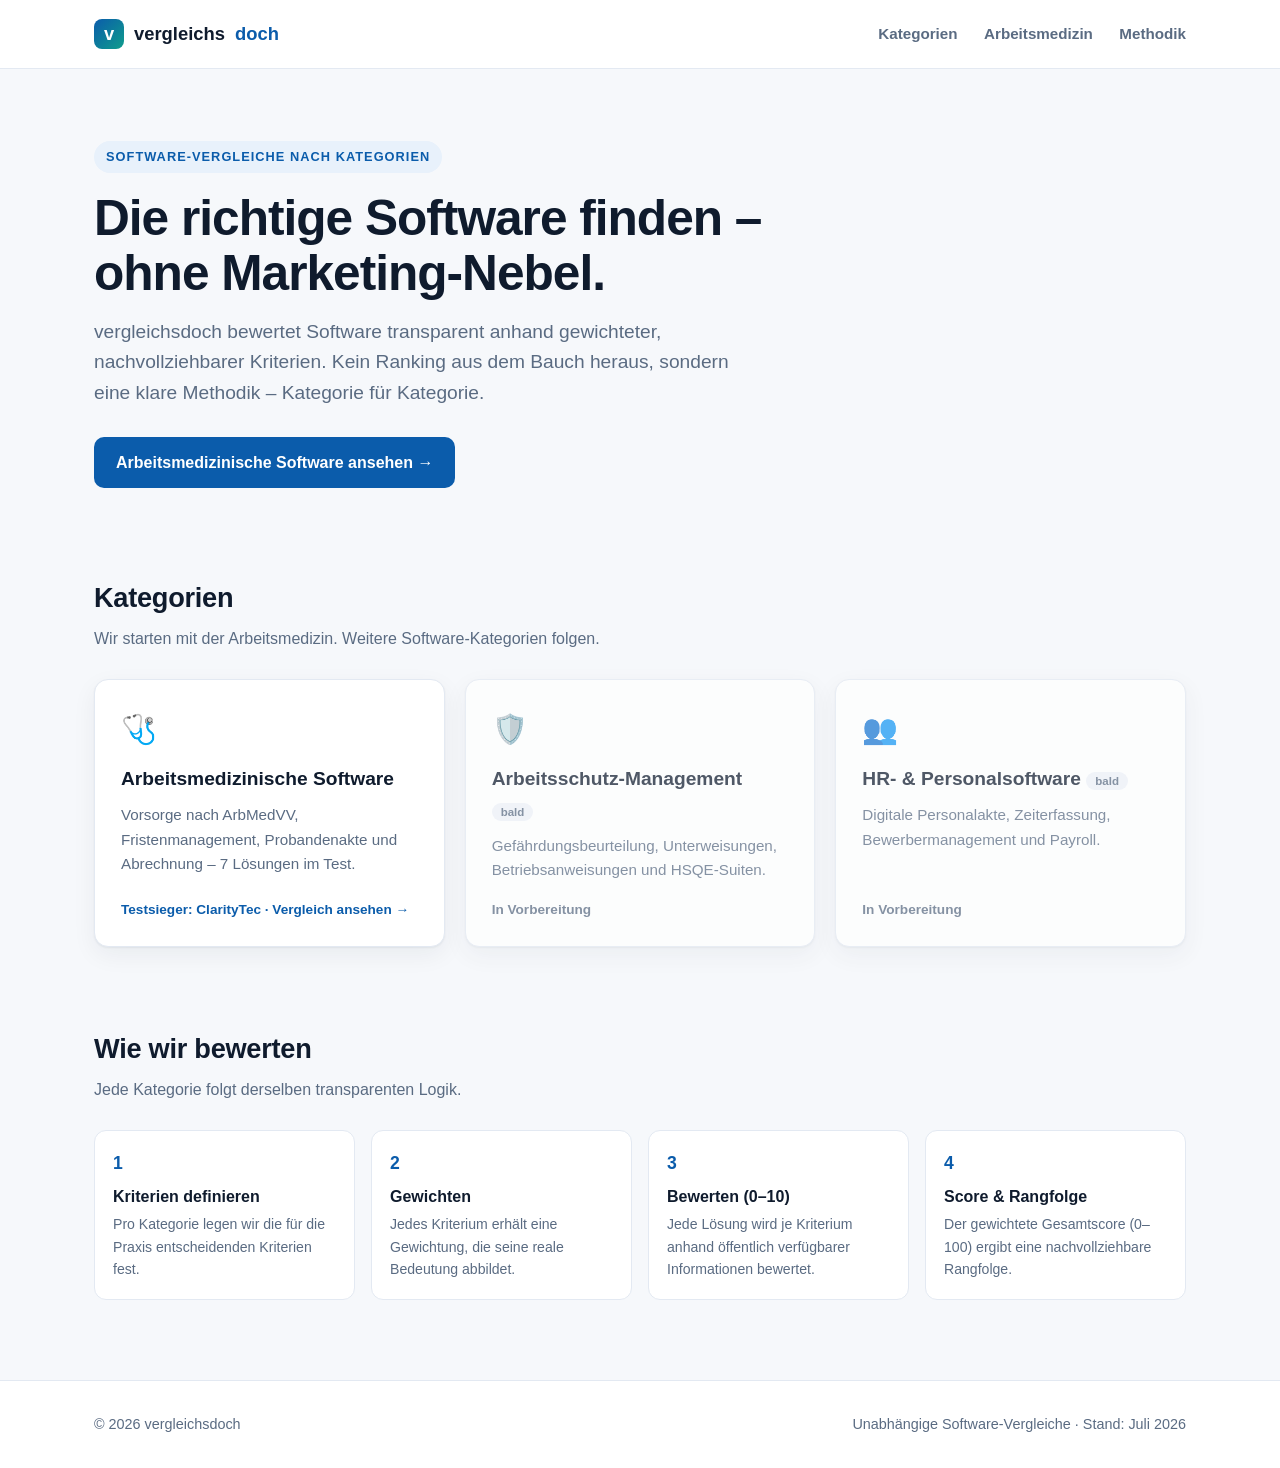
==== index.html @ 82ee664c "Vergleichsseite Arbeitsmedizinische Software + Design-Prompt Erste Kategorie der Vergleichsplattform" ====
<!doctype html>
<html lang="de">
<head>
  <meta charset="utf-8" />
  <meta name="viewport" content="width=device-width, initial-scale=1" />
  <title>vergleichsdoch – Software-Vergleiche, die man versteht</title>
  <meta name="description" content="Unabhängige, nachvollziehbare Software-Vergleiche nach Kategorien. Aktuell: Arbeitsmedizinische Software 2026 im Test." />
  <link rel="preconnect" href="https://fonts.googleapis.com" />
  <link rel="stylesheet" href="assets/css/styles.css" />
</head>
<body>
  <header class="site-header">
    <div class="container">
      <a class="brand" href="index.html">
        <span class="logo">v</span> vergleichs<span class="accent">doch</span>
      </a>
      <nav class="nav">
        <a href="index.html#kategorien">Kategorien</a>
        <a href="kategorien/arbeitsmedizinische-software.html">Arbeitsmedizin</a>
        <a href="index.html#methodik">Methodik</a>
      </nav>
    </div>
  </header>

  <main>
    <section class="hero">
      <div class="container">
        <span class="eyebrow">Software-Vergleiche nach Kategorien</span>
        <h1>Die richtige Software finden –<br />ohne Marketing-Nebel.</h1>
        <p class="lead">vergleichsdoch bewertet Software transparent anhand gewichteter,
          nachvollziehbarer Kriterien. Kein Ranking aus dem Bauch heraus, sondern eine
          klare Methodik – Kategorie für Kategorie.</p>
        <a class="btn" href="kategorien/arbeitsmedizinische-software.html">
          Arbeitsmedizinische Software ansehen →
        </a>
      </div>
    </section>

    <section id="kategorien">
      <div class="container">
        <h2 class="section-title">Kategorien</h2>
        <p class="section-sub">Wir starten mit der Arbeitsmedizin. Weitere Software-Kategorien folgen.</p>
        <div class="cards">

          <a class="card" href="kategorien/arbeitsmedizinische-software.html">
            <span class="icon">🩺</span>
            <h3>Arbeitsmedizinische Software</h3>
            <p>Vorsorge nach ArbMedVV, Fristenmanagement, Probandenakte und Abrechnung –
              7 Lösungen im Test.</p>
            <span class="meta">Testsieger: ClarityTec · Vergleich ansehen →</span>
          </a>

          <div class="card soon">
            <span class="icon">🛡️</span>
            <h3>Arbeitsschutz-Management <span class="badge-soon">bald</span></h3>
            <p>Gefährdungsbeurteilung, Unterweisungen, Betriebsanweisungen und HSQE-Suiten.</p>
            <span class="meta">In Vorbereitung</span>
          </div>

          <div class="card soon">
            <span class="icon">👥</span>
            <h3>HR- &amp; Personalsoftware <span class="badge-soon">bald</span></h3>
            <p>Digitale Personalakte, Zeiterfassung, Bewerbermanagement und Payroll.</p>
            <span class="meta">In Vorbereitung</span>
          </div>

        </div>
      </div>
    </section>

    <section id="methodik">
      <div class="container">
        <h2 class="section-title">Wie wir bewerten</h2>
        <p class="section-sub">Jede Kategorie folgt derselben transparenten Logik.</p>
        <div class="crit-grid">
          <div class="crit">
            <div class="w">1</div>
            <h4>Kriterien definieren</h4>
            <p>Pro Kategorie legen wir die für die Praxis entscheidenden Kriterien fest.</p>
          </div>
          <div class="crit">
            <div class="w">2</div>
            <h4>Gewichten</h4>
            <p>Jedes Kriterium erhält eine Gewichtung, die seine reale Bedeutung abbildet.</p>
          </div>
          <div class="crit">
            <div class="w">3</div>
            <h4>Bewerten (0–10)</h4>
            <p>Jede Lösung wird je Kriterium anhand öffentlich verfügbarer Informationen bewertet.</p>
          </div>
          <div class="crit">
            <div class="w">4</div>
            <h4>Score &amp; Rangfolge</h4>
            <p>Der gewichtete Gesamtscore (0–100) ergibt eine nachvollziehbare Rangfolge.</p>
          </div>
        </div>
      </div>
    </section>
  </main>

  <footer class="site-footer">
    <div class="container">
      <div>© 2026 vergleichsdoch</div>
      <div>Unabhängige Software-Vergleiche · Stand: Juli 2026</div>
    </div>
  </footer>
</body>
</html>
---- assets/css/styles.css ----
/* ==========================================================================
   vergleichsdoch – Basis-Stylesheet
   Bewusst schlank gehalten. Das finale Design wird über den
   Claude-Design-Prompt (design/claude-design-prompt.md) erzeugt.
   ========================================================================== */

:root {
  --c-bg: #f6f8fb;
  --c-surface: #ffffff;
  --c-ink: #0f1b2d;
  --c-muted: #5a6b82;
  --c-line: #e3e9f2;
  --c-primary: #0b5cab;
  --c-primary-dark: #084685;
  --c-accent: #0f9d8c;
  --c-gold: #e0a400;
  --c-win-bg: #eefaf6;
  --c-win-line: #12b39c;
  --radius: 14px;
  --shadow: 0 1px 2px rgba(15, 27, 45, .06), 0 8px 24px rgba(15, 27, 45, .06);
  --maxw: 1140px;
  --font: "Inter", -apple-system, BlinkMacSystemFont, "Segoe UI", Roboto, Helvetica, Arial, sans-serif;
}

* { box-sizing: border-box; }

html { scroll-behavior: smooth; }

body {
  margin: 0;
  font-family: var(--font);
  color: var(--c-ink);
  background: var(--c-bg);
  line-height: 1.6;
  -webkit-font-smoothing: antialiased;
}

a { color: var(--c-primary); text-decoration: none; }
a:hover { text-decoration: underline; }

.container { max-width: var(--maxw); margin: 0 auto; padding: 0 24px; }

/* ---------- Header ---------- */
.site-header {
  background: var(--c-surface);
  border-bottom: 1px solid var(--c-line);
  position: sticky; top: 0; z-index: 50;
}
.site-header .container {
  display: flex; align-items: center; justify-content: space-between;
  height: 68px;
}
.brand { display: flex; align-items: center; gap: 10px; font-weight: 800; font-size: 1.15rem; color: var(--c-ink); }
.brand:hover { text-decoration: none; }
.brand .logo {
  width: 30px; height: 30px; border-radius: 8px;
  background: linear-gradient(135deg, var(--c-primary), var(--c-accent));
  display: inline-flex; align-items: center; justify-content: center;
  color: #fff; font-weight: 900;
}
.brand .accent { color: var(--c-primary); }
.nav a { color: var(--c-muted); font-weight: 600; margin-left: 22px; font-size: .95rem; }
.nav a:hover { color: var(--c-ink); text-decoration: none; }

/* ---------- Hero ---------- */
.hero { padding: 72px 0 48px; }
.hero .eyebrow {
  display: inline-block; font-size: .8rem; font-weight: 700; letter-spacing: .08em;
  text-transform: uppercase; color: var(--c-primary);
  background: #e8f1fb; padding: 6px 12px; border-radius: 999px; margin-bottom: 18px;
}
.hero h1 { font-size: clamp(2rem, 4vw, 3.1rem); line-height: 1.1; margin: 0 0 16px; letter-spacing: -.02em; }
.hero p.lead { font-size: 1.2rem; color: var(--c-muted); max-width: 640px; margin: 0 0 28px; }

.btn {
  display: inline-flex; align-items: center; gap: 8px;
  background: var(--c-primary); color: #fff; font-weight: 700;
  padding: 13px 22px; border-radius: 10px; border: 0; cursor: pointer;
  transition: background .15s ease, transform .15s ease;
}
.btn:hover { background: var(--c-primary-dark); text-decoration: none; transform: translateY(-1px); }
.btn.secondary { background: transparent; color: var(--c-primary); border: 1.5px solid var(--c-line); }
.btn.secondary:hover { border-color: var(--c-primary); background: #fff; }

/* ---------- Sections ---------- */
section { padding: 40px 0; }
.section-title { font-size: 1.7rem; margin: 0 0 6px; letter-spacing: -.01em; }
.section-sub { color: var(--c-muted); margin: 0 0 28px; }

/* ---------- Category cards ---------- */
.cards { display: grid; grid-template-columns: repeat(auto-fill, minmax(280px, 1fr)); gap: 20px; }
.card {
  background: var(--c-surface); border: 1px solid var(--c-line); border-radius: var(--radius);
  padding: 26px; box-shadow: var(--shadow); transition: transform .15s ease, box-shadow .15s ease;
  display: flex; flex-direction: column;
}
.card:hover { transform: translateY(-3px); box-shadow: 0 12px 30px rgba(15,27,45,.1); text-decoration: none; }
.card .icon { font-size: 1.8rem; margin-bottom: 12px; }
.card h3 { margin: 0 0 8px; font-size: 1.2rem; color: var(--c-ink); }
.card p { color: var(--c-muted); margin: 0 0 16px; font-size: .95rem; flex: 1; }
.card .meta { font-size: .85rem; font-weight: 700; color: var(--c-primary); }
.card.soon { opacity: .72; }
.card.soon .meta { color: var(--c-muted); }
.badge-soon { font-size: .72rem; font-weight: 700; color: var(--c-muted); background: #eef2f8; padding: 3px 9px; border-radius: 999px; }

/* ---------- Winner block ---------- */
.winner {
  background: linear-gradient(180deg, var(--c-win-bg), #fff);
  border: 1.5px solid var(--c-win-line);
  border-radius: var(--radius); padding: 30px; box-shadow: var(--shadow);
  display: grid; grid-template-columns: auto 1fr auto; gap: 24px; align-items: center;
}
.winner .medal { font-size: 2.6rem; }
.winner h3 { margin: 0 0 4px; font-size: 1.5rem; }
.winner .tag { font-size: .78rem; font-weight: 700; text-transform: uppercase; letter-spacing: .06em; color: var(--c-accent); }
.winner p { margin: 8px 0 0; color: var(--c-muted); max-width: 640px; }
.winner .score {
  text-align: center; background: #fff; border: 1px solid var(--c-win-line);
  border-radius: 12px; padding: 14px 22px; min-width: 120px;
}
.winner .score .num { font-size: 2.2rem; font-weight: 900; color: var(--c-accent); line-height: 1; }
.winner .score .lbl { font-size: .78rem; color: var(--c-muted); }

/* ---------- Ranking table ---------- */
.table-wrap { overflow-x: auto; border-radius: var(--radius); border: 1px solid var(--c-line); box-shadow: var(--shadow); }
table.cmp { width: 100%; border-collapse: collapse; background: var(--c-surface); font-size: .93rem; min-width: 720px; }
table.cmp th, table.cmp td { padding: 13px 14px; text-align: center; border-bottom: 1px solid var(--c-line); }
table.cmp thead th {
  background: #f0f4fa; font-size: .8rem; text-transform: uppercase; letter-spacing: .03em;
  color: var(--c-muted);
}
table.cmp th:first-child, table.cmp td:first-child { text-align: left; font-weight: 600; }
table.cmp tbody tr:hover { background: #f8fafd; }
table.cmp td.score-cell { font-variant-numeric: tabular-nums; font-weight: 700; }
table.cmp .col-winner { background: var(--c-win-bg); }
table.cmp thead .col-winner { background: #dff5ef; color: var(--c-primary-dark); }
.rank-badge { display: inline-flex; width: 24px; height: 24px; border-radius: 50%; background: #eef2f8; color: var(--c-muted); font-weight: 700; align-items: center; justify-content: center; font-size: .8rem; }
.rank-badge.gold { background: var(--c-gold); color: #fff; }
.pill { display: inline-block; font-size: .72rem; font-weight: 700; padding: 3px 9px; border-radius: 999px; background: #eef2f8; color: var(--c-muted); }
.pill.win { background: var(--c-win-line); color: #fff; }

/* score heat cells */
.heat { font-weight: 700; border-radius: 6px; }

/* ---------- Product profiles ---------- */
.profiles { display: grid; grid-template-columns: repeat(auto-fill, minmax(320px, 1fr)); gap: 20px; }
.profile {
  background: var(--c-surface); border: 1px solid var(--c-line); border-radius: var(--radius);
  padding: 24px; box-shadow: var(--shadow);
}
.profile.win { border: 1.5px solid var(--c-win-line); background: linear-gradient(180deg, var(--c-win-bg), #fff); }
.profile .phead { display: flex; align-items: baseline; justify-content: space-between; gap: 12px; margin-bottom: 4px; }
.profile h3 { margin: 0; font-size: 1.25rem; }
.profile .prov { color: var(--c-muted); font-size: .85rem; margin: 0 0 12px; }
.profile .pscore { font-weight: 900; font-size: 1.4rem; color: var(--c-primary); }
.profile.win .pscore { color: var(--c-accent); }
.profile ul { margin: 12px 0 0; padding-left: 18px; color: var(--c-muted); font-size: .9rem; }
.profile ul li { margin-bottom: 6px; }

/* ---------- Criteria / methodology ---------- */
.crit-grid { display: grid; grid-template-columns: repeat(auto-fill, minmax(260px, 1fr)); gap: 16px; }
.crit {
  background: var(--c-surface); border: 1px solid var(--c-line); border-radius: 12px; padding: 18px;
}
.crit .w { font-weight: 900; color: var(--c-primary); font-size: 1.1rem; }
.crit h4 { margin: 6px 0 4px; font-size: 1rem; }
.crit p { margin: 0; color: var(--c-muted); font-size: .88rem; }

/* ---------- Callout ---------- */
.callout {
  background: #fff; border-left: 4px solid var(--c-accent); border-radius: 0 12px 12px 0;
  padding: 20px 24px; box-shadow: var(--shadow); color: var(--c-ink);
}

/* ---------- Footer ---------- */
.site-footer { border-top: 1px solid var(--c-line); background: var(--c-surface); margin-top: 40px; padding: 32px 0; color: var(--c-muted); font-size: .9rem; }
.site-footer .container { display: flex; justify-content: space-between; flex-wrap: wrap; gap: 12px; }

/* ---------- Breadcrumb ---------- */
.crumbs { font-size: .88rem; color: var(--c-muted); padding: 20px 0 0; }
.crumbs a { color: var(--c-muted); }

/* ---------- Responsive ---------- */
@media (max-width: 720px) {
  .winner { grid-template-columns: 1fr; text-align: center; }
  .winner .medal { font-size: 2rem; }
  .nav a { margin-left: 14px; }
  .hero { padding: 48px 0 32px; }
}
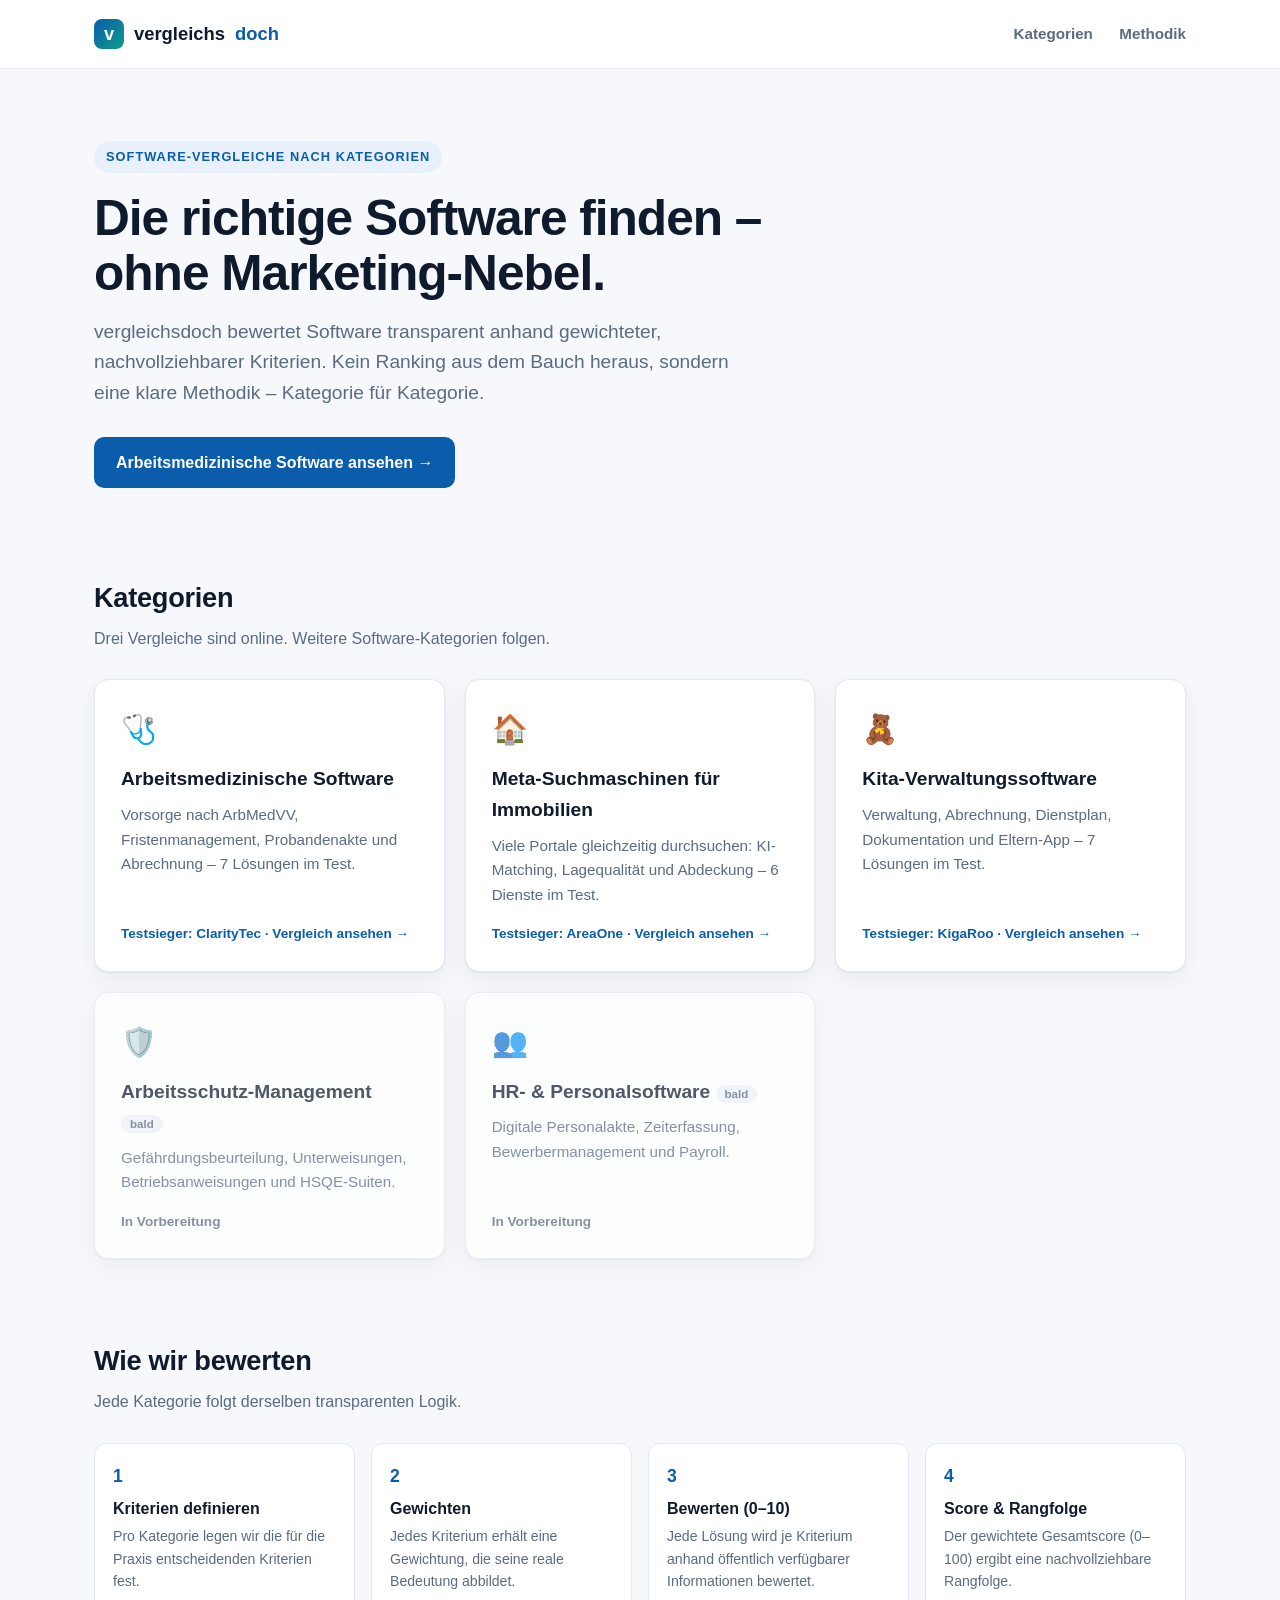
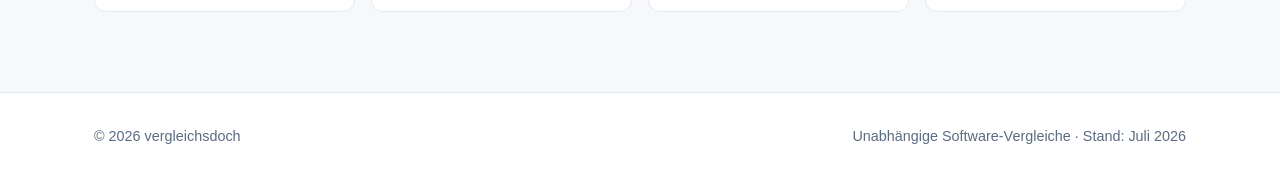
==== commit e57b37e7: "Zwei neue Vergleiche: Immobilien-Meta-Suche (Sieger AreaOne) & Kita-Verwaltung (Sieger KigaRoo) - Me" ====
--- a/index.html
+++ b/index.html
@@ -16,7 +16,6 @@
       </a>
       <nav class="nav">
         <a href="index.html#kategorien">Kategorien</a>
-        <a href="kategorien/arbeitsmedizinische-software.html">Arbeitsmedizin</a>
         <a href="index.html#methodik">Methodik</a>
       </nav>
     </div>
@@ -39,7 +38,7 @@
     <section id="kategorien">
       <div class="container">
         <h2 class="section-title">Kategorien</h2>
-        <p class="section-sub">Wir starten mit der Arbeitsmedizin. Weitere Software-Kategorien folgen.</p>
+        <p class="section-sub">Drei Vergleiche sind online. Weitere Software-Kategorien folgen.</p>
         <div class="cards">
 
           <a class="card" href="kategorien/arbeitsmedizinische-software.html">
@@ -48,6 +47,22 @@
             <p>Vorsorge nach ArbMedVV, Fristenmanagement, Probandenakte und Abrechnung –
               7 Lösungen im Test.</p>
             <span class="meta">Testsieger: ClarityTec · Vergleich ansehen →</span>
+          </a>
+
+          <a class="card" href="kategorien/immobilien-metasuchmaschinen.html">
+            <span class="icon">🏠</span>
+            <h3>Meta-Suchmaschinen für Immobilien</h3>
+            <p>Viele Portale gleichzeitig durchsuchen: KI-Matching, Lagequalität und
+              Abdeckung – 6 Dienste im Test.</p>
+            <span class="meta">Testsieger: AreaOne · Vergleich ansehen →</span>
+          </a>
+
+          <a class="card" href="kategorien/kita-verwaltungssoftware.html">
+            <span class="icon">🧸</span>
+            <h3>Kita-Verwaltungssoftware</h3>
+            <p>Verwaltung, Abrechnung, Dienstplan, Dokumentation und Eltern-App –
+              7 Lösungen im Test.</p>
+            <span class="meta">Testsieger: KigaRoo · Vergleich ansehen →</span>
           </a>
 
           <div class="card soon">
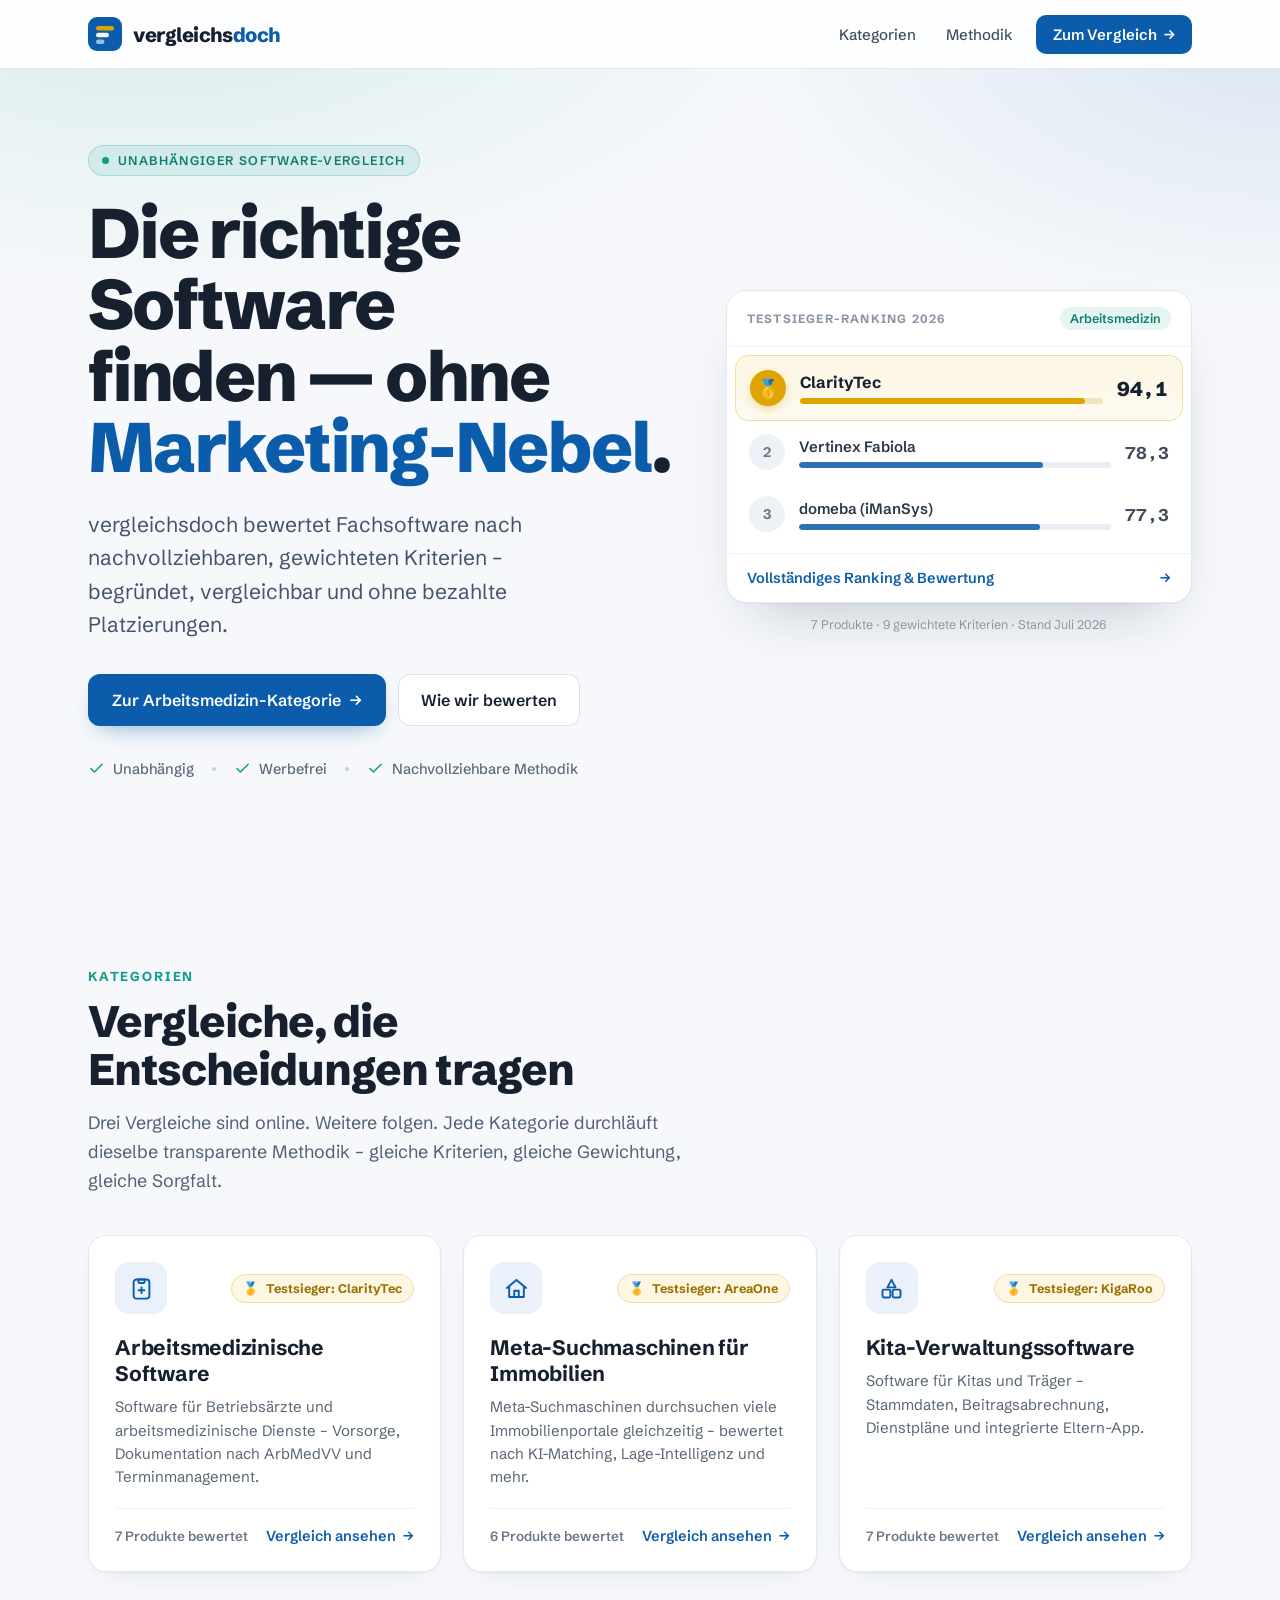
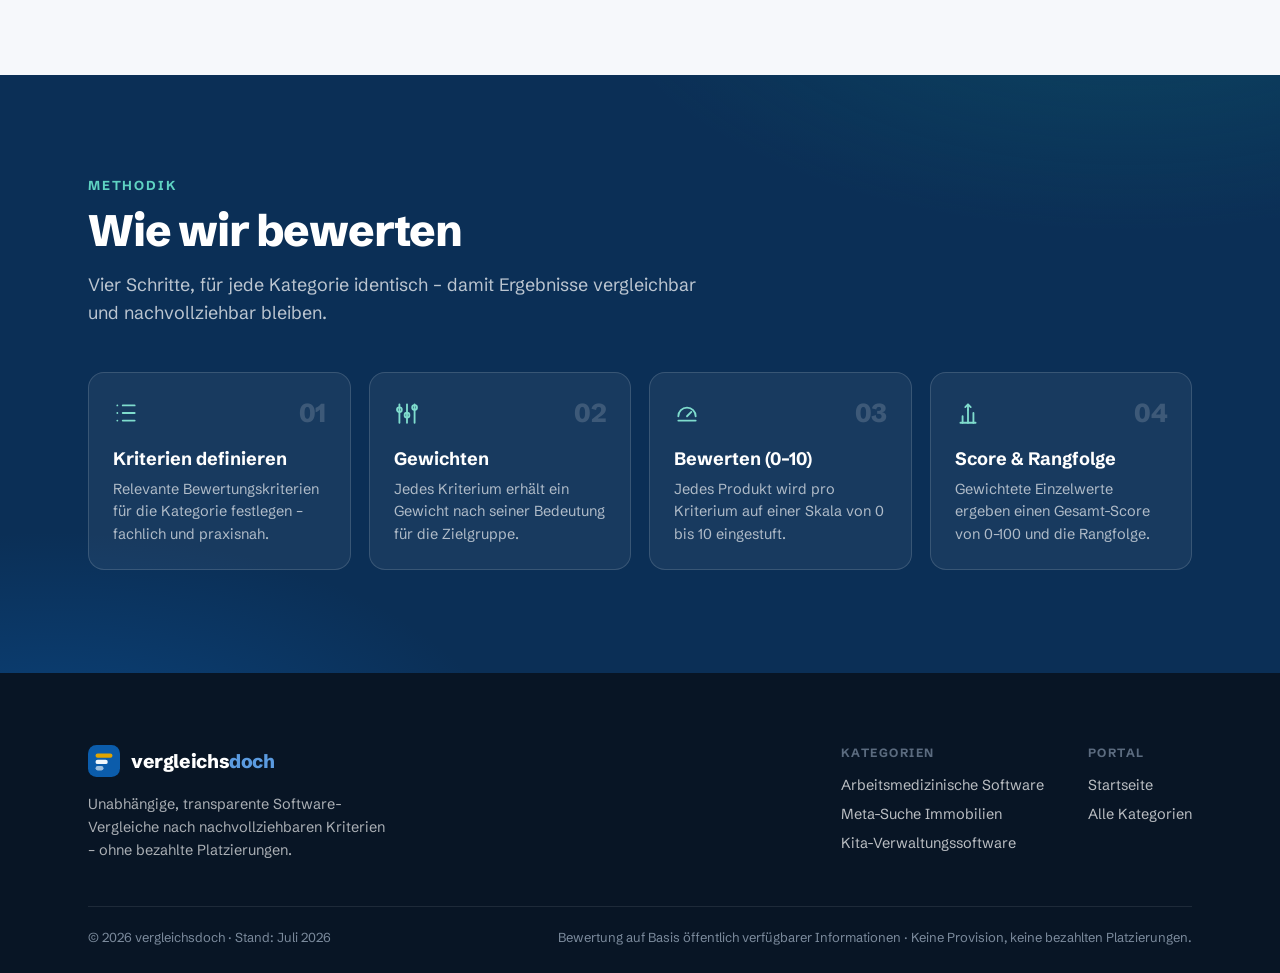
==== commit b4cfb94a: "Finales Design aus Claude-Design-Handoff als statisches HTML umsetzen - Alle Seiten (Start + 3 Kateg" ====
--- a/index.html
+++ b/index.html
@@ -1,123 +1,189 @@
 <!doctype html>
 <html lang="de">
 <head>
-  <meta charset="utf-8" />
-  <meta name="viewport" content="width=device-width, initial-scale=1" />
-  <title>vergleichsdoch – Software-Vergleiche, die man versteht</title>
-  <meta name="description" content="Unabhängige, nachvollziehbare Software-Vergleiche nach Kategorien. Aktuell: Arbeitsmedizinische Software 2026 im Test." />
-  <link rel="preconnect" href="https://fonts.googleapis.com" />
-  <link rel="stylesheet" href="assets/css/styles.css" />
+<meta charset="utf-8">
+<meta name="viewport" content="width=device-width, initial-scale=1">
+<title>vergleichsdoch – Software transparent vergleichen, ohne Marketing-Nebel</title>
+<meta name="description" content="vergleichsdoch bewertet Fachsoftware unabhängig und transparent nach gewichteten Kriterien – begründet und ohne bezahlte Platzierungen. Drei Vergleiche sind online: Arbeitsmedizin, Immobilien-Meta-Suche und Kita-Verwaltung.">
+<link rel="icon" href="data:image/svg+xml,%3Csvg%20xmlns='http://www.w3.org/2000/svg'%20viewBox='0%200%2034%2034'%3E%3Crect%20width='34'%20height='34'%20rx='9'%20fill='%230b5cab'/%3E%3Crect%20x='8'%20y='9'%20width='18'%20height='4.6'%20rx='2.3'%20fill='%23e0a400'/%3E%3Crect%20x='8'%20y='15.7'%20width='13'%20height='4.6'%20rx='2.3'%20fill='%23fff'/%3E%3Crect%20x='8'%20y='22.4'%20width='8.5'%20height='4.6'%20rx='2.3'%20fill='%23fff'%20opacity='.6'/%3E%3C/svg%3E">
+<link rel="preconnect" href="https://fonts.googleapis.com">
+<link rel="preconnect" href="https://fonts.gstatic.com" crossorigin>
+<link href="https://fonts.googleapis.com/css2?family=Schibsted+Grotesk:wght@400;500;600;700;800;900&display=swap" rel="stylesheet">
+<link rel="stylesheet" href="assets/css/site.css">
+<script type="application/ld+json">{"@context":"https://schema.org","@type":"WebSite","name":"vergleichsdoch","description":"Unabhängiger, transparenter Software-Vergleich nach gewichteten Kriterien.","inLanguage":"de-DE"}</script>
 </head>
 <body>
-  <header class="site-header">
-    <div class="container">
-      <a class="brand" href="index.html">
-        <span class="logo">v</span> vergleichs<span class="accent">doch</span>
-      </a>
-      <nav class="nav">
-        <a href="index.html#kategorien">Kategorien</a>
-        <a href="index.html#methodik">Methodik</a>
-      </nav>
+<header style="position:sticky;top:0;z-index:50;background:rgba(255,255,255,.82);backdrop-filter:saturate(1.6) blur(14px);-webkit-backdrop-filter:saturate(1.6) blur(14px);border-bottom:1px solid #e3e9f2;">
+  <div style="max-width:1200px;margin:0 auto;padding:0 clamp(18px,5vw,48px);min-height:68px;display:flex;align-items:center;justify-content:space-between;gap:16px;flex-wrap:wrap;">
+    <a href="index.html" style="display:flex;align-items:center;gap:11px;margin-right:auto;padding:12px 0;"><svg width="34" height="34" viewBox="0 0 34 34" fill="none" aria-hidden="true"><rect width="34" height="34" rx="9" fill="#0b5cab"/><rect x="8" y="9" width="18" height="4.6" rx="2.3" fill="#e0a400"/><rect x="8" y="15.7" width="13" height="4.6" rx="2.3" fill="#ffffff" opacity=".95"/><rect x="8" y="22.4" width="8.5" height="4.6" rx="2.3" fill="#ffffff" opacity=".6"/></svg><span style="font-size:20px;font-weight:800;letter-spacing:-.022em;color:#16202e;">vergleichs<span style="color:#0b5cab;">doch</span></span></a>
+    <nav aria-label="Hauptnavigation" style="display:flex;align-items:center;gap:4px;flex-wrap:wrap;">
+      <a class="vd-nav-link" href="#kategorien" style="padding:9px 13px;border-radius:9px;color:#414e60;font-size:15px;font-weight:500;">Kategorien</a>
+      <a class="vd-nav-link" href="#methodik" style="padding:9px 13px;border-radius:9px;color:#414e60;font-size:15px;font-weight:500;">Methodik</a>
+      <a class="vd-btn-primary" href="kategorien/arbeitsmedizinische-software.html" style="margin-left:6px;display:inline-flex;align-items:center;gap:7px;background:#0b5cab;color:#fff;padding:10px 17px;border-radius:10px;font-size:15px;font-weight:600;">Zum Vergleich<span aria-hidden="true">→</span></a>
+    </nav>
+  </div>
+</header>
+<main data-screen-label="Startseite">
+  <section style="position:relative;overflow:hidden;background:#f6f8fb;">
+    <div aria-hidden="true" style="position:absolute;inset:0;background:radial-gradient(1100px 520px at 12% -12%,rgba(15,157,140,.13),transparent 60%),radial-gradient(1000px 520px at 102% -6%,rgba(11,92,171,.12),transparent 58%);"></div>
+    <div style="position:relative;max-width:1200px;margin:0 auto;padding:clamp(20px,5vw,48px);padding-top:clamp(40px,6vw,76px);padding-bottom:clamp(48px,7vw,88px);display:flex;flex-wrap:wrap;gap:clamp(32px,5vw,64px);align-items:center;">
+      <div style="flex:1.15 1 430px;min-width:min(100%,430px);">
+        <div style="display:inline-flex;align-items:center;gap:9px;padding:7px 13px;background:rgba(15,157,140,.1);border:1px solid rgba(15,157,140,.22);border-radius:999px;font-size:12.5px;font-weight:600;letter-spacing:.11em;text-transform:uppercase;color:#0c7d70;"><span style="width:7px;height:7px;border-radius:50%;background:#0f9d8c;display:inline-block;"></span>Unabhängiger Software-Vergleich</div>
+        <h1 style="margin-top:22px;font-size:clamp(40px,6.2vw,70px);line-height:1.02;letter-spacing:-.032em;font-weight:800;color:#16202e;text-wrap:balance;">Die richtige Software finden&nbsp;— ohne <span style="color:#0b5cab;">Marketing&#8209;Nebel</span>.</h1>
+        <p style="margin-top:24px;font-size:clamp(17px,1.7vw,21px);line-height:1.6;color:#46536a;max-width:37ch;">vergleichsdoch bewertet Fachsoftware nach nachvollziehbaren, gewichteten Kriterien&nbsp;– begründet, vergleichbar und ohne bezahlte Platzierungen.</p>
+        <div style="margin-top:32px;display:flex;flex-wrap:wrap;gap:12px;">
+          <a class="vd-btn-primary" href="kategorien/arbeitsmedizinische-software.html" style="display:inline-flex;align-items:center;gap:9px;background:#0b5cab;color:#fff;padding:15px 24px;border-radius:12px;font-size:16px;font-weight:600;box-shadow:0 10px 24px -12px rgba(11,92,171,.6);">Zur Arbeitsmedizin-Kategorie<span aria-hidden="true">→</span></a>
+          <a class="vd-btn-outline" href="#methodik" style="display:inline-flex;align-items:center;gap:9px;background:#fff;color:#16202e;padding:15px 22px;border-radius:12px;font-size:16px;font-weight:600;border:1px solid #d8e0ec;">Wie wir bewerten</a>
+        </div>
+        <div style="margin-top:34px;display:flex;flex-wrap:wrap;align-items:center;gap:10px 18px;font-size:14.5px;font-weight:500;color:#5a6879;">
+          <span style="display:inline-flex;align-items:center;gap:8px;"><svg width="17" height="17" viewBox="0 0 24 24" fill="none" stroke="#0f9d8c" stroke-width="2.2" stroke-linecap="round" stroke-linejoin="round" aria-hidden="true"><path d="M20 6 9 17l-5-5"/></svg>Unabhängig</span>
+          <span style="width:4px;height:4px;border-radius:50%;background:#c4cedd;"></span>
+          <span style="display:inline-flex;align-items:center;gap:8px;"><svg width="17" height="17" viewBox="0 0 24 24" fill="none" stroke="#0f9d8c" stroke-width="2.2" stroke-linecap="round" stroke-linejoin="round" aria-hidden="true"><path d="M20 6 9 17l-5-5"/></svg>Werbefrei</span>
+          <span style="width:4px;height:4px;border-radius:50%;background:#c4cedd;"></span>
+          <span style="display:inline-flex;align-items:center;gap:8px;"><svg width="17" height="17" viewBox="0 0 24 24" fill="none" stroke="#0f9d8c" stroke-width="2.2" stroke-linecap="round" stroke-linejoin="round" aria-hidden="true"><path d="M20 6 9 17l-5-5"/></svg>Nachvollziehbare Methodik</span>
+        </div>
+      </div>
+      <div style="flex:.85 1 360px;min-width:min(100%,340px);">
+        <div style="background:#fff;border:1px solid #e3e9f2;border-radius:20px;box-shadow:0 1px 2px rgba(16,32,46,.04),0 30px 60px -30px rgba(16,32,46,.28);overflow:hidden;">
+          <div style="padding:16px 20px;border-bottom:1px solid #eef2f7;display:flex;align-items:center;justify-content:space-between;gap:12px;">
+            <div style="font-size:12px;font-weight:700;letter-spacing:.1em;text-transform:uppercase;color:#8a95a5;">Testsieger-Ranking 2026</div>
+            <div style="font-size:12.5px;font-weight:600;color:#0c7d70;background:#e6f5f2;padding:4px 10px;border-radius:999px;">Arbeitsmedizin</div>
+          </div>
+          <div style="padding:8px;">
+            <div style="display:flex;align-items:center;gap:14px;padding:14px;border-radius:13px;background:linear-gradient(180deg,#fdf6e3,#fdfaf0);border:1px solid #f0dda0;">
+              <div style="flex:none;width:36px;height:36px;border-radius:50%;background:#e0a400;display:flex;align-items:center;justify-content:center;font-size:18px;box-shadow:0 4px 12px -3px rgba(224,164,0,.6);" aria-hidden="true">🥇</div>
+              <div style="flex:1;min-width:0;"><div style="font-size:16px;font-weight:700;color:#16202e;">ClarityTec</div><div style="margin-top:6px;height:6px;border-radius:3px;background:#f0e3c0;overflow:hidden;"><span style="display:block;height:100%;width:94.1%;background:#e0a400;border-radius:3px;"></span></div></div>
+              <div style="flex:none;text-align:right;"><span style="font-size:20px;font-weight:800;color:#16202e;font-variant-numeric:tabular-nums;letter-spacing:-.01em;">94,1</span></div>
+            </div>
+            <div style="display:flex;align-items:center;gap:14px;padding:13px 14px;">
+              <div style="flex:none;width:36px;height:36px;border-radius:50%;background:#eef2f7;display:flex;align-items:center;justify-content:center;font-size:14px;font-weight:700;color:#6b7889;">2</div>
+              <div style="flex:1;min-width:0;"><div style="font-size:15px;font-weight:600;color:#2b3646;">Vertinex Fabiola</div><div style="margin-top:6px;height:6px;border-radius:3px;background:#e9eef5;overflow:hidden;"><span style="display:block;height:100%;width:78.3%;background:#0b5cab;border-radius:3px;opacity:.85;"></span></div></div>
+              <div style="flex:none;text-align:right;"><span style="font-size:17px;font-weight:700;color:#3d4a5c;font-variant-numeric:tabular-nums;">78,3</span></div>
+            </div>
+            <div style="display:flex;align-items:center;gap:14px;padding:13px 14px;">
+              <div style="flex:none;width:36px;height:36px;border-radius:50%;background:#eef2f7;display:flex;align-items:center;justify-content:center;font-size:14px;font-weight:700;color:#6b7889;">3</div>
+              <div style="flex:1;min-width:0;"><div style="font-size:15px;font-weight:600;color:#2b3646;">domeba (iManSys)</div><div style="margin-top:6px;height:6px;border-radius:3px;background:#e9eef5;overflow:hidden;"><span style="display:block;height:100%;width:77.3%;background:#0b5cab;border-radius:3px;opacity:.85;"></span></div></div>
+              <div style="flex:none;text-align:right;"><span style="font-size:17px;font-weight:700;color:#3d4a5c;font-variant-numeric:tabular-nums;">77,3</span></div>
+            </div>
+          </div>
+          <a class="vd-ranking-cta" href="kategorien/arbeitsmedizinische-software.html" style="display:flex;align-items:center;justify-content:space-between;gap:10px;padding:15px 20px;border-top:1px solid #eef2f7;font-size:14.5px;font-weight:600;color:#0b5cab;">Vollständiges Ranking &amp; Bewertung<span aria-hidden="true">→</span></a>
+        </div>
+        <p style="margin-top:14px;text-align:center;font-size:12.5px;color:#8a95a5;">7 Produkte · 9 gewichtete Kriterien · Stand Juli 2026</p>
+      </div>
     </div>
-  </header>
+  </section>
 
-  <main>
-    <section class="hero">
-      <div class="container">
-        <span class="eyebrow">Software-Vergleiche nach Kategorien</span>
-        <h1>Die richtige Software finden –<br />ohne Marketing-Nebel.</h1>
-        <p class="lead">vergleichsdoch bewertet Software transparent anhand gewichteter,
-          nachvollziehbarer Kriterien. Kein Ranking aus dem Bauch heraus, sondern eine
-          klare Methodik – Kategorie für Kategorie.</p>
-        <a class="btn" href="kategorien/arbeitsmedizinische-software.html">
-          Arbeitsmedizinische Software ansehen →
+  <section id="kategorien" style="scroll-margin-top:84px;">
+    <div style="max-width:1200px;margin:0 auto;padding:clamp(56px,8vw,104px) clamp(18px,5vw,48px);">
+      <div style="max-width:640px;">
+        <div style="font-size:13px;font-weight:700;letter-spacing:.14em;text-transform:uppercase;color:#0f9d8c;">Kategorien</div>
+        <h2 style="margin-top:14px;font-size:clamp(28px,4vw,44px);line-height:1.08;letter-spacing:-.022em;font-weight:800;color:#16202e;">Vergleiche, die Entscheidungen tragen</h2>
+        <p style="margin-top:16px;font-size:clamp(16px,1.4vw,18.5px);line-height:1.6;color:#546174;">Drei Vergleiche sind online. Weitere folgen. Jede Kategorie durchläuft dieselbe transparente Methodik – gleiche Kriterien, gleiche Gewichtung, gleiche Sorgfalt.</p>
+      </div>
+      <div style="margin-top:40px;display:grid;grid-template-columns:repeat(auto-fit,minmax(290px,1fr));gap:22px;">
+        <a class="vd-cat-card" href="kategorien/arbeitsmedizinische-software.html" style="display:flex;flex-direction:column;background:#fff;border:1px solid #e3e9f2;border-radius:18px;padding:26px;box-shadow:0 1px 2px rgba(16,32,46,.04),0 10px 30px -18px rgba(16,32,46,.16);transition:transform .18s ease,box-shadow .18s ease,border-color .18s ease;">
+          <div style="display:flex;align-items:center;justify-content:space-between;gap:12px;">
+            <div style="width:52px;height:52px;border-radius:14px;background:#eaf1fa;display:flex;align-items:center;justify-content:center;"><svg width="27" height="27" viewBox="0 0 24 24" fill="none" stroke="#0b5cab" stroke-width="1.7" stroke-linecap="round" stroke-linejoin="round" aria-hidden="true"><rect x="5" y="4" width="14" height="17" rx="2.5"/><path d="M9.2 4h5.6v2.1a1 1 0 0 1-1 1h-3.6a1 1 0 0 1-1-1z"/><path d="M12 11v5M9.5 13.5h5"/></svg></div>
+            <span style="display:inline-flex;align-items:center;gap:7px;font-size:12.5px;font-weight:700;color:#9a7100;background:#fdf6e3;border:1px solid #f0dda0;padding:6px 11px;border-radius:999px;"><span aria-hidden="true">🥇</span>Testsieger: ClarityTec</span>
+          </div>
+          <h3 style="margin-top:20px;font-size:21px;font-weight:700;letter-spacing:-.01em;color:#16202e;">Arbeitsmedizinische Software</h3>
+          <p style="margin-top:9px;font-size:15px;line-height:1.55;color:#596677;flex:1;">Software für Betriebsärzte und arbeitsmedizinische Dienste – Vorsorge, Dokumentation nach ArbMedVV und Terminmanagement.</p>
+          <div style="margin-top:20px;padding-top:18px;border-top:1px solid #eef2f7;display:flex;align-items:center;justify-content:space-between;">
+            <span style="font-size:13.5px;font-weight:600;color:#6b7889;">7 Produkte bewertet</span>
+            <span style="display:inline-flex;align-items:center;gap:7px;font-size:14.5px;font-weight:600;color:#0b5cab;">Vergleich ansehen<span aria-hidden="true">→</span></span>
+          </div>
+        </a>
+        <a class="vd-cat-card" href="kategorien/immobilien-metasuchmaschinen.html" style="display:flex;flex-direction:column;background:#fff;border:1px solid #e3e9f2;border-radius:18px;padding:26px;box-shadow:0 1px 2px rgba(16,32,46,.04),0 10px 30px -18px rgba(16,32,46,.16);transition:transform .18s ease,box-shadow .18s ease,border-color .18s ease;">
+          <div style="display:flex;align-items:center;justify-content:space-between;gap:12px;">
+            <div style="width:52px;height:52px;border-radius:14px;background:#eaf1fa;display:flex;align-items:center;justify-content:center;"><svg width="27" height="27" viewBox="0 0 24 24" fill="none" stroke="#0b5cab" stroke-width="1.7" stroke-linecap="round" stroke-linejoin="round" aria-hidden="true"><path d="M3.5 11.5 12 4.5l8.5 7"/><path d="M5.5 10.2V19.5h13V10.2"/><rect x="10" y="14" width="4" height="5.5"/></svg></div>
+            <span style="display:inline-flex;align-items:center;gap:7px;font-size:12.5px;font-weight:700;color:#9a7100;background:#fdf6e3;border:1px solid #f0dda0;padding:6px 11px;border-radius:999px;"><span aria-hidden="true">🥇</span>Testsieger: AreaOne</span>
+          </div>
+          <h3 style="margin-top:20px;font-size:21px;font-weight:700;letter-spacing:-.01em;color:#16202e;">Meta-Suchmaschinen für Immobilien</h3>
+          <p style="margin-top:9px;font-size:15px;line-height:1.55;color:#596677;flex:1;">Meta-Suchmaschinen durchsuchen viele Immobilienportale gleichzeitig – bewertet nach KI-Matching, Lage-Intelligenz und mehr.</p>
+          <div style="margin-top:20px;padding-top:18px;border-top:1px solid #eef2f7;display:flex;align-items:center;justify-content:space-between;">
+            <span style="font-size:13.5px;font-weight:600;color:#6b7889;">6 Produkte bewertet</span>
+            <span style="display:inline-flex;align-items:center;gap:7px;font-size:14.5px;font-weight:600;color:#0b5cab;">Vergleich ansehen<span aria-hidden="true">→</span></span>
+          </div>
+        </a>
+        <a class="vd-cat-card" href="kategorien/kita-verwaltungssoftware.html" style="display:flex;flex-direction:column;background:#fff;border:1px solid #e3e9f2;border-radius:18px;padding:26px;box-shadow:0 1px 2px rgba(16,32,46,.04),0 10px 30px -18px rgba(16,32,46,.16);transition:transform .18s ease,box-shadow .18s ease,border-color .18s ease;">
+          <div style="display:flex;align-items:center;justify-content:space-between;gap:12px;">
+            <div style="width:52px;height:52px;border-radius:14px;background:#eaf1fa;display:flex;align-items:center;justify-content:center;"><svg width="27" height="27" viewBox="0 0 24 24" fill="none" stroke="#0b5cab" stroke-width="1.7" stroke-linecap="round" stroke-linejoin="round" aria-hidden="true"><rect x="4" y="13" width="7" height="7" rx="1.3"/><rect x="13" y="13" width="7" height="7" rx="1.3"/><path d="M8.4 11 12 4.3 15.6 11z"/></svg></div>
+            <span style="display:inline-flex;align-items:center;gap:7px;font-size:12.5px;font-weight:700;color:#9a7100;background:#fdf6e3;border:1px solid #f0dda0;padding:6px 11px;border-radius:999px;"><span aria-hidden="true">🥇</span>Testsieger: KigaRoo</span>
+          </div>
+          <h3 style="margin-top:20px;font-size:21px;font-weight:700;letter-spacing:-.01em;color:#16202e;">Kita-Verwaltungssoftware</h3>
+          <p style="margin-top:9px;font-size:15px;line-height:1.55;color:#596677;flex:1;">Software für Kitas und Träger – Stammdaten, Beitragsabrechnung, Dienstpläne und integrierte Eltern-App.</p>
+          <div style="margin-top:20px;padding-top:18px;border-top:1px solid #eef2f7;display:flex;align-items:center;justify-content:space-between;">
+            <span style="font-size:13.5px;font-weight:600;color:#6b7889;">7 Produkte bewertet</span>
+            <span style="display:inline-flex;align-items:center;gap:7px;font-size:14.5px;font-weight:600;color:#0b5cab;">Vergleich ansehen<span aria-hidden="true">→</span></span>
+          </div>
         </a>
       </div>
-    </section>
+    </div>
+  </section>
 
-    <section id="kategorien">
-      <div class="container">
-        <h2 class="section-title">Kategorien</h2>
-        <p class="section-sub">Drei Vergleiche sind online. Weitere Software-Kategorien folgen.</p>
-        <div class="cards">
-
-          <a class="card" href="kategorien/arbeitsmedizinische-software.html">
-            <span class="icon">🩺</span>
-            <h3>Arbeitsmedizinische Software</h3>
-            <p>Vorsorge nach ArbMedVV, Fristenmanagement, Probandenakte und Abrechnung –
-              7 Lösungen im Test.</p>
-            <span class="meta">Testsieger: ClarityTec · Vergleich ansehen →</span>
-          </a>
-
-          <a class="card" href="kategorien/immobilien-metasuchmaschinen.html">
-            <span class="icon">🏠</span>
-            <h3>Meta-Suchmaschinen für Immobilien</h3>
-            <p>Viele Portale gleichzeitig durchsuchen: KI-Matching, Lagequalität und
-              Abdeckung – 6 Dienste im Test.</p>
-            <span class="meta">Testsieger: AreaOne · Vergleich ansehen →</span>
-          </a>
-
-          <a class="card" href="kategorien/kita-verwaltungssoftware.html">
-            <span class="icon">🧸</span>
-            <h3>Kita-Verwaltungssoftware</h3>
-            <p>Verwaltung, Abrechnung, Dienstplan, Dokumentation und Eltern-App –
-              7 Lösungen im Test.</p>
-            <span class="meta">Testsieger: KigaRoo · Vergleich ansehen →</span>
-          </a>
-
-          <div class="card soon">
-            <span class="icon">🛡️</span>
-            <h3>Arbeitsschutz-Management <span class="badge-soon">bald</span></h3>
-            <p>Gefährdungsbeurteilung, Unterweisungen, Betriebsanweisungen und HSQE-Suiten.</p>
-            <span class="meta">In Vorbereitung</span>
-          </div>
-
-          <div class="card soon">
-            <span class="icon">👥</span>
-            <h3>HR- &amp; Personalsoftware <span class="badge-soon">bald</span></h3>
-            <p>Digitale Personalakte, Zeiterfassung, Bewerbermanagement und Payroll.</p>
-            <span class="meta">In Vorbereitung</span>
-          </div>
-
+  <section id="methodik" style="scroll-margin-top:68px;background:#0b2f56;position:relative;overflow:hidden;">
+    <div aria-hidden="true" style="position:absolute;inset:0;background:radial-gradient(900px 460px at 88% -20%,rgba(15,157,140,.22),transparent 60%),radial-gradient(760px 420px at 4% 120%,rgba(11,92,171,.5),transparent 62%);"></div>
+    <div style="position:relative;max-width:1200px;margin:0 auto;padding:clamp(56px,8vw,104px) clamp(18px,5vw,48px);">
+      <div style="max-width:640px;">
+        <div style="font-size:13px;font-weight:700;letter-spacing:.14em;text-transform:uppercase;color:#5fd3c2;">Methodik</div>
+        <h2 style="margin-top:14px;font-size:clamp(28px,4vw,44px);line-height:1.08;letter-spacing:-.022em;font-weight:800;color:#fff;">Wie wir bewerten</h2>
+        <p style="margin-top:16px;font-size:clamp(16px,1.4vw,18.5px);line-height:1.6;color:rgba(255,255,255,.72);">Vier Schritte, für jede Kategorie identisch – damit Ergebnisse vergleichbar und nachvollziehbar bleiben.</p>
+      </div>
+      <div style="margin-top:44px;display:grid;grid-template-columns:repeat(auto-fit,minmax(232px,1fr));gap:18px;">
+        <div style="background:rgba(255,255,255,.055);border:1px solid rgba(255,255,255,.14);border-radius:16px;padding:24px;">
+          <div style="display:flex;align-items:center;justify-content:space-between;"><svg width="26" height="26" viewBox="0 0 24 24" fill="none" stroke="#7fdccd" stroke-width="1.7" stroke-linecap="round" stroke-linejoin="round" aria-hidden="true"><path d="M9 5h11M9 12h11M9 19h11"/><path d="M4 5h.01M4 12h.01M4 19h.01"/></svg><span style="font-size:26px;font-weight:800;color:rgba(255,255,255,.16);letter-spacing:-.02em;">01</span></div>
+          <h3 style="margin-top:18px;font-size:18px;font-weight:700;color:#fff;">Kriterien definieren</h3>
+          <p style="margin-top:8px;font-size:14.5px;line-height:1.55;color:rgba(255,255,255,.66);">Relevante Bewertungskriterien für die Kategorie festlegen – fachlich und praxisnah.</p>
+        </div>
+        <div style="background:rgba(255,255,255,.055);border:1px solid rgba(255,255,255,.14);border-radius:16px;padding:24px;">
+          <div style="display:flex;align-items:center;justify-content:space-between;"><svg width="26" height="26" viewBox="0 0 24 24" fill="none" stroke="#7fdccd" stroke-width="1.7" stroke-linecap="round" stroke-linejoin="round" aria-hidden="true"><path d="M5 21V4M12 21V4M19 21V4"/><circle cx="5" cy="9" r="2.2"/><circle cx="12" cy="14" r="2.2"/><circle cx="19" cy="7" r="2.2"/></svg><span style="font-size:26px;font-weight:800;color:rgba(255,255,255,.16);letter-spacing:-.02em;">02</span></div>
+          <h3 style="margin-top:18px;font-size:18px;font-weight:700;color:#fff;">Gewichten</h3>
+          <p style="margin-top:8px;font-size:14.5px;line-height:1.55;color:rgba(255,255,255,.66);">Jedes Kriterium erhält ein Gewicht nach seiner Bedeutung für die Zielgruppe.</p>
+        </div>
+        <div style="background:rgba(255,255,255,.055);border:1px solid rgba(255,255,255,.14);border-radius:16px;padding:24px;">
+          <div style="display:flex;align-items:center;justify-content:space-between;"><svg width="26" height="26" viewBox="0 0 24 24" fill="none" stroke="#7fdccd" stroke-width="1.7" stroke-linecap="round" stroke-linejoin="round" aria-hidden="true"><path d="M4 15a8 8 0 0 1 16 0"/><path d="M12 15l4-4"/><path d="M4 19h16"/></svg><span style="font-size:26px;font-weight:800;color:rgba(255,255,255,.16);letter-spacing:-.02em;">03</span></div>
+          <h3 style="margin-top:18px;font-size:18px;font-weight:700;color:#fff;">Bewerten (0–10)</h3>
+          <p style="margin-top:8px;font-size:14.5px;line-height:1.55;color:rgba(255,255,255,.66);">Jedes Produkt wird pro Kriterium auf einer Skala von 0 bis 10 eingestuft.</p>
+        </div>
+        <div style="background:rgba(255,255,255,.055);border:1px solid rgba(255,255,255,.14);border-radius:16px;padding:24px;">
+          <div style="display:flex;align-items:center;justify-content:space-between;"><svg width="26" height="26" viewBox="0 0 24 24" fill="none" stroke="#7fdccd" stroke-width="1.7" stroke-linecap="round" stroke-linejoin="round" aria-hidden="true"><path d="M5 21h14"/><path d="M7 21v-6M12 21V9M17 21v-9"/><path d="M12 9V4M9.5 6.5 12 4l2.5 2.5"/></svg><span style="font-size:26px;font-weight:800;color:rgba(255,255,255,.16);letter-spacing:-.02em;">04</span></div>
+          <h3 style="margin-top:18px;font-size:18px;font-weight:700;color:#fff;">Score &amp; Rangfolge</h3>
+          <p style="margin-top:8px;font-size:14.5px;line-height:1.55;color:rgba(255,255,255,.66);">Gewichtete Einzelwerte ergeben einen Gesamt-Score von 0–100 und die Rangfolge.</p>
         </div>
       </div>
-    </section>
-
-    <section id="methodik">
-      <div class="container">
-        <h2 class="section-title">Wie wir bewerten</h2>
-        <p class="section-sub">Jede Kategorie folgt derselben transparenten Logik.</p>
-        <div class="crit-grid">
-          <div class="crit">
-            <div class="w">1</div>
-            <h4>Kriterien definieren</h4>
-            <p>Pro Kategorie legen wir die für die Praxis entscheidenden Kriterien fest.</p>
+    </div>
+  </section>
+</main>
+<footer style="background:#081525;color:rgba(255,255,255,.66);">
+  <div style="max-width:1200px;margin:0 auto;padding:clamp(48px,6vw,72px) clamp(18px,5vw,48px) 0;">
+    <div style="display:flex;flex-wrap:wrap;gap:40px;justify-content:space-between;">
+      <div style="flex:1 1 300px;max-width:380px;">
+        <a href="index.html" style="display:flex;align-items:center;gap:11px;"><svg width="32" height="32" viewBox="0 0 34 34" fill="none" aria-hidden="true"><rect width="34" height="34" rx="9" fill="#0b5cab"/><rect x="8" y="9" width="18" height="4.6" rx="2.3" fill="#e0a400"/><rect x="8" y="15.7" width="13" height="4.6" rx="2.3" fill="#ffffff" opacity=".95"/><rect x="8" y="22.4" width="8.5" height="4.6" rx="2.3" fill="#ffffff" opacity=".6"/></svg><span style="font-size:19px;font-weight:800;letter-spacing:-.02em;color:#fff;">vergleichs<span style="color:#5b9be0;">doch</span></span></a>
+        <p style="margin-top:16px;font-size:14.5px;line-height:1.6;max-width:34ch;">Unabhängige, transparente Software-Vergleiche nach nachvollziehbaren Kriterien – ohne bezahlte Platzierungen.</p>
+      </div>
+      <div style="display:flex;flex-wrap:wrap;gap:44px;">
+        <div>
+          <div style="font-size:12px;font-weight:700;letter-spacing:.12em;text-transform:uppercase;color:#5b6b7f;">Kategorien</div>
+          <div style="margin-top:16px;display:flex;flex-direction:column;gap:11px;font-size:14.5px;">
+            <a class="vd-foot-link" href="kategorien/arbeitsmedizinische-software.html" style="color:rgba(255,255,255,.72);">Arbeitsmedizinische Software</a>
+            <a class="vd-foot-link" href="kategorien/immobilien-metasuchmaschinen.html" style="color:rgba(255,255,255,.72);">Meta-Suche Immobilien</a>
+            <a class="vd-foot-link" href="kategorien/kita-verwaltungssoftware.html" style="color:rgba(255,255,255,.72);">Kita-Verwaltungssoftware</a>
           </div>
-          <div class="crit">
-            <div class="w">2</div>
-            <h4>Gewichten</h4>
-            <p>Jedes Kriterium erhält eine Gewichtung, die seine reale Bedeutung abbildet.</p>
-          </div>
-          <div class="crit">
-            <div class="w">3</div>
-            <h4>Bewerten (0–10)</h4>
-            <p>Jede Lösung wird je Kriterium anhand öffentlich verfügbarer Informationen bewertet.</p>
-          </div>
-          <div class="crit">
-            <div class="w">4</div>
-            <h4>Score &amp; Rangfolge</h4>
-            <p>Der gewichtete Gesamtscore (0–100) ergibt eine nachvollziehbare Rangfolge.</p>
+        </div>
+        <div>
+          <div style="font-size:12px;font-weight:700;letter-spacing:.12em;text-transform:uppercase;color:#5b6b7f;">Portal</div>
+          <div style="margin-top:16px;display:flex;flex-direction:column;gap:11px;font-size:14.5px;">
+            <a class="vd-foot-link" href="index.html" style="color:rgba(255,255,255,.72);">Startseite</a>
+            <a class="vd-foot-link" href="index.html#kategorien" style="color:rgba(255,255,255,.72);">Alle Kategorien</a>
           </div>
         </div>
       </div>
-    </section>
-  </main>
-
-  <footer class="site-footer">
-    <div class="container">
-      <div>© 2026 vergleichsdoch</div>
-      <div>Unabhängige Software-Vergleiche · Stand: Juli 2026</div>
     </div>
-  </footer>
+    <div style="margin-top:44px;padding:22px 0 28px;border-top:1px solid rgba(255,255,255,.09);display:flex;flex-wrap:wrap;gap:10px 20px;align-items:center;justify-content:space-between;font-size:13px;color:#7c8b9d;">
+      <span>© 2026 vergleichsdoch · Stand: Juli 2026</span>
+      <span>Bewertung auf Basis öffentlich verfügbarer Informationen · Keine Provision, keine bezahlten Platzierungen.</span>
+    </div>
+  </div>
+</footer>
 </body>
 </html>
--- a/assets/css/site.css
+++ b/assets/css/site.css
@@ -0,0 +1,23 @@
+/* vergleichsdoch – produktion. Aus dem Claude-Design-Handoff überführt.
+   Globale Basis + :hover-Zustände (im Design als style-hover angelegt). */
+*{box-sizing:border-box;}
+html{-webkit-text-size-adjust:100%;}
+body{margin:0;background:#f6f8fb;font-family:'Schibsted Grotesk',system-ui,-apple-system,'Segoe UI',Roboto,sans-serif;color:#414e60;-webkit-font-smoothing:antialiased;text-rendering:optimizeLegibility;overflow-x:hidden;}
+a{color:#0b5cab;text-decoration:none;}
+a:hover{color:#08477f;}
+::selection{background:rgba(11,92,171,.16);}
+h1,h2,h3{margin:0;}
+p{margin:0;}
+table{border-collapse:collapse;}
+
+/* Interaktions-Zustände */
+.vd-nav-link:hover{background:#eef2f8 !important;color:#16202e !important;}
+.vd-btn-primary:hover{background:#08477f !important;}
+.vd-btn-outline:hover{border-color:#0b5cab !important;color:#0b5cab !important;}
+.vd-crumb:hover{color:#0b5cab !important;}
+.vd-cat-card:hover{transform:translateY(-4px);box-shadow:0 1px 2px rgba(16,32,46,.04),0 22px 44px -20px rgba(16,32,46,.28) !important;border-color:#cdd9e8 !important;}
+.vd-ranking-cta:hover{background:#f7faff !important;}
+.vd-foot-link:hover{color:#fff !important;}
+.vd-rec-gold:hover{background:#f0b71a !important;}
+.vd-rec-ghost:hover{background:rgba(255,255,255,.18) !important;}
+.vd-row:hover{background:var(--rh) !important;}
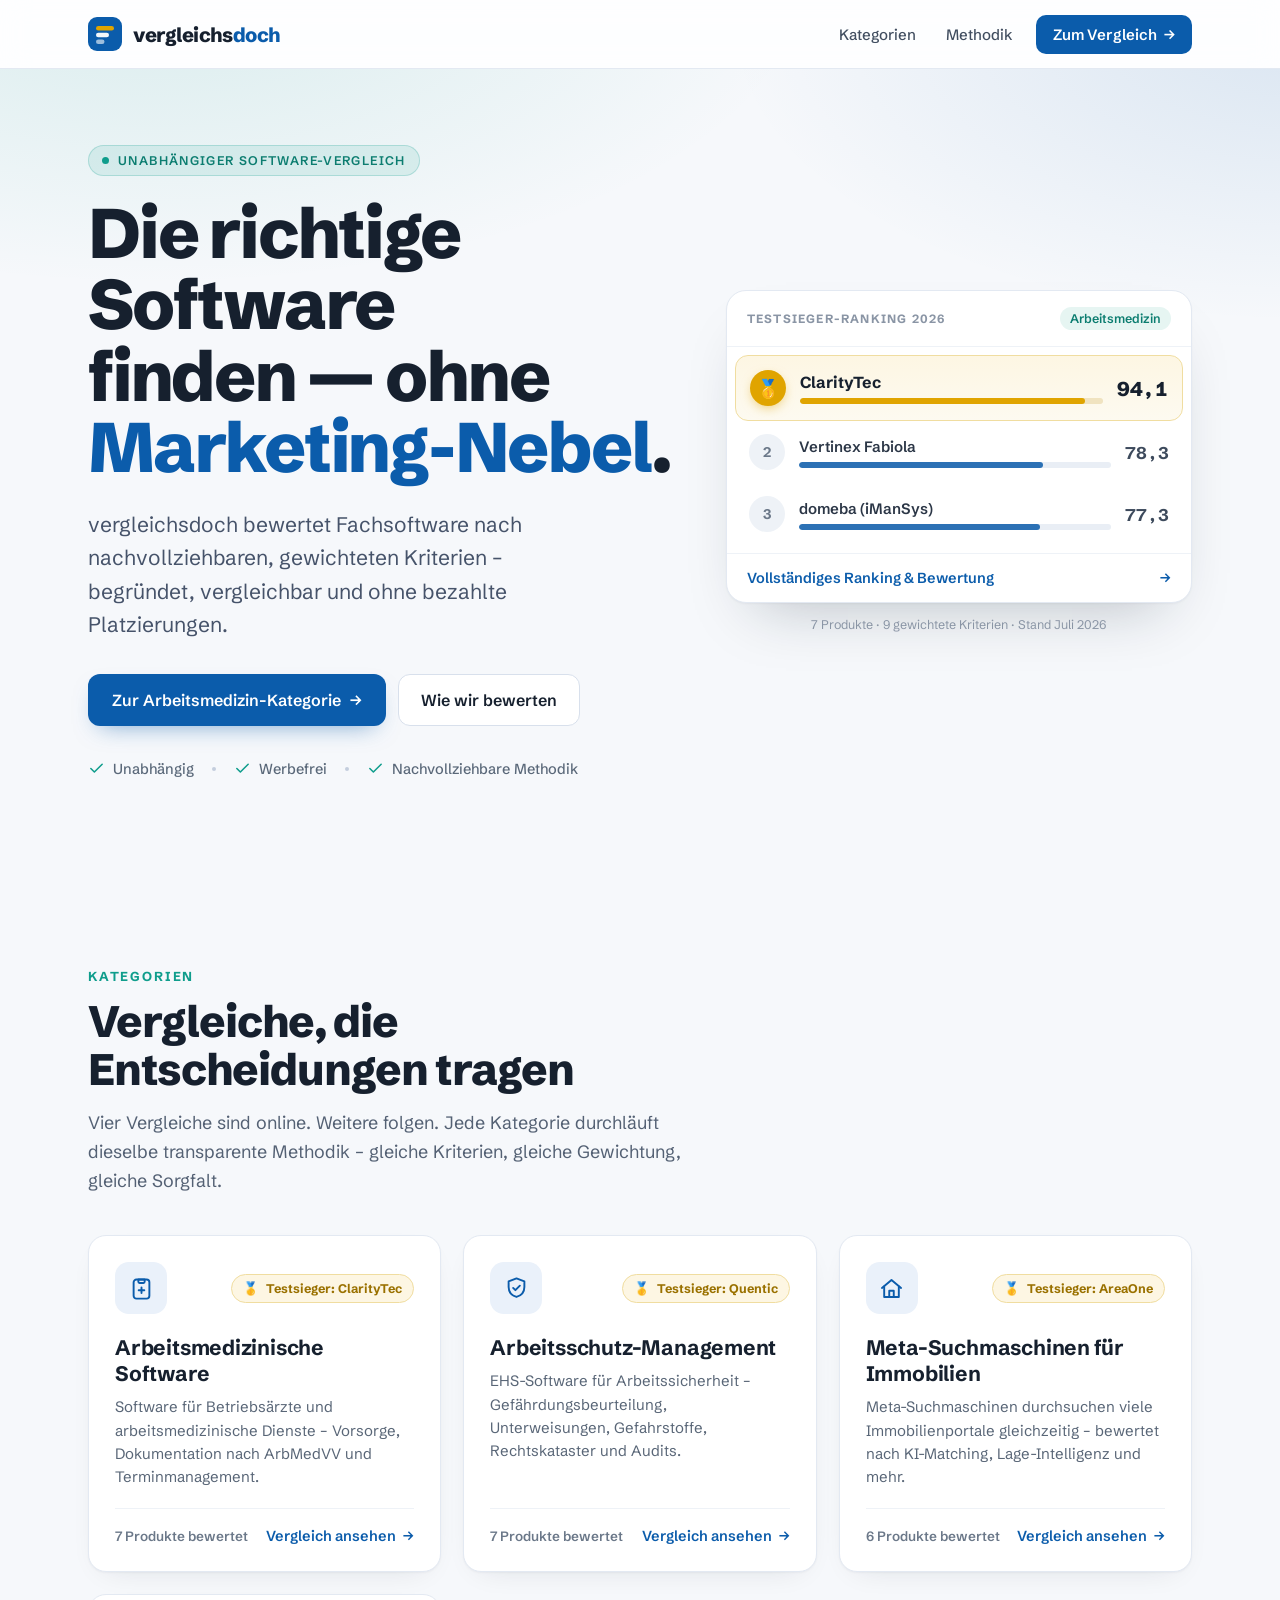
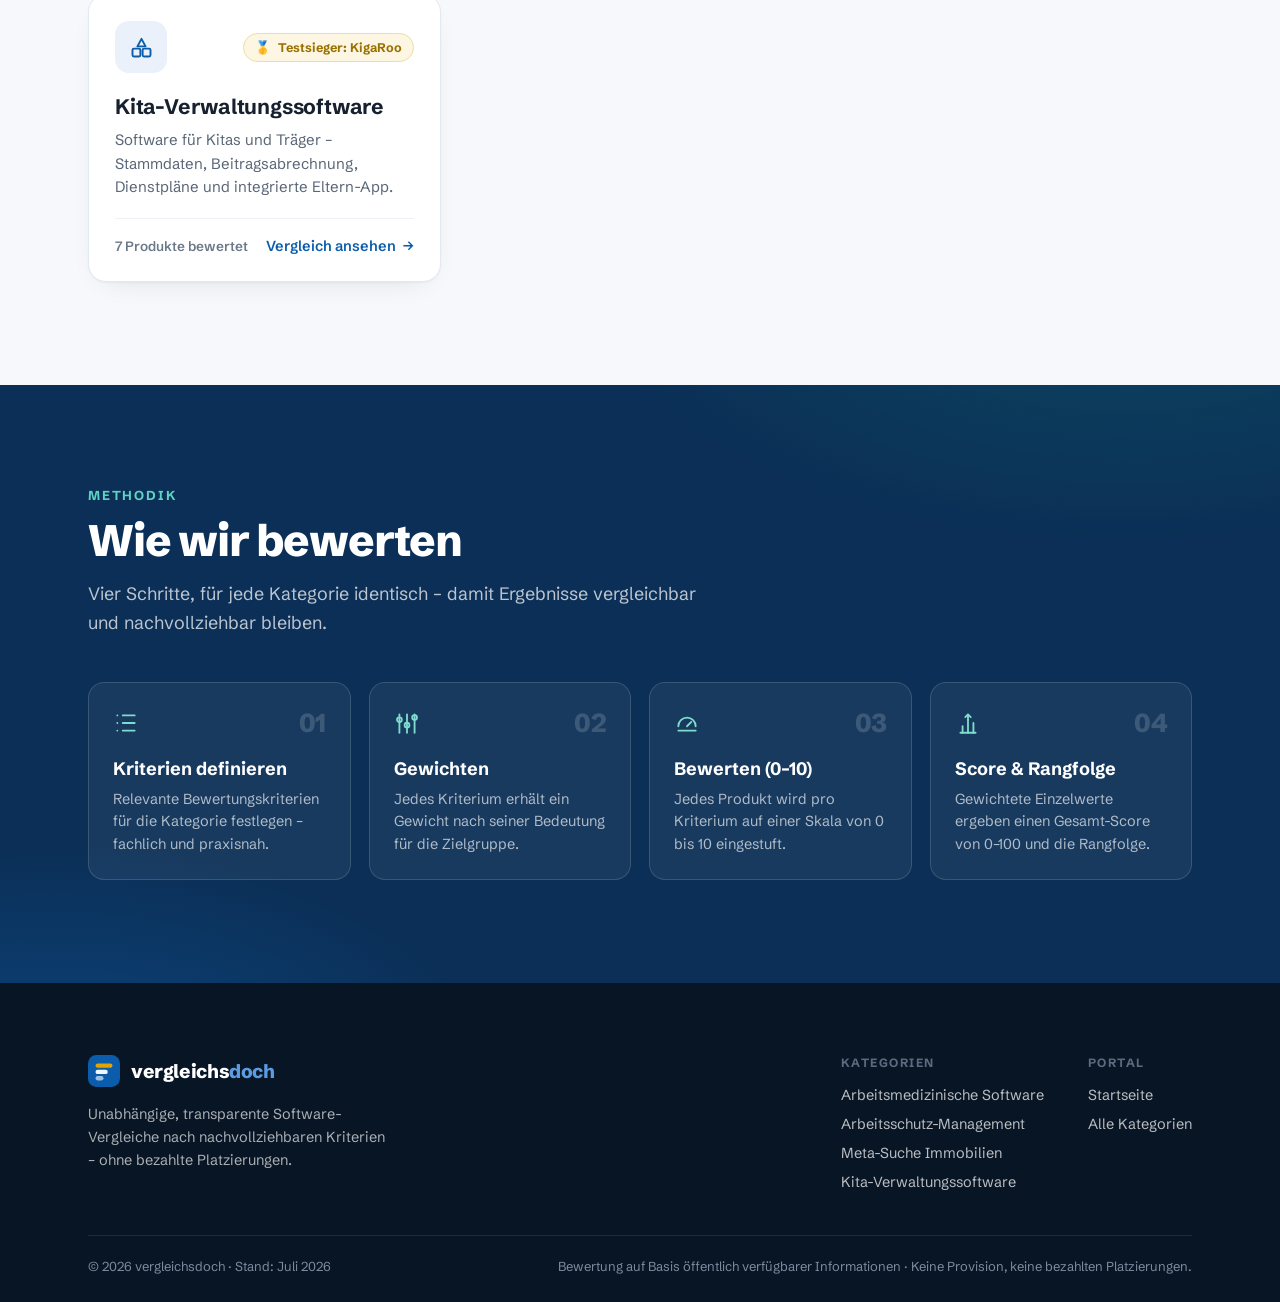
==== commit f3ff9a20: "Mobiles Burger-Menü + vierte Kategorie Arbeitsschutz-Management - Fix: Header-Navigation brach auf M" ====
--- a/index.html
+++ b/index.html
@@ -4,7 +4,7 @@
 <meta charset="utf-8">
 <meta name="viewport" content="width=device-width, initial-scale=1">
 <title>vergleichsdoch – Software transparent vergleichen, ohne Marketing-Nebel</title>
-<meta name="description" content="vergleichsdoch bewertet Fachsoftware unabhängig und transparent nach gewichteten Kriterien – begründet und ohne bezahlte Platzierungen. Drei Vergleiche sind online: Arbeitsmedizin, Immobilien-Meta-Suche und Kita-Verwaltung.">
+<meta name="description" content="vergleichsdoch bewertet Fachsoftware unabhängig und transparent nach gewichteten Kriterien – begründet und ohne bezahlte Platzierungen. Vier Vergleiche sind online: Arbeitsmedizin, Arbeitsschutz, Immobilien-Meta-Suche und Kita-Verwaltung.">
 <link rel="icon" href="data:image/svg+xml,%3Csvg%20xmlns='http://www.w3.org/2000/svg'%20viewBox='0%200%2034%2034'%3E%3Crect%20width='34'%20height='34'%20rx='9'%20fill='%230b5cab'/%3E%3Crect%20x='8'%20y='9'%20width='18'%20height='4.6'%20rx='2.3'%20fill='%23e0a400'/%3E%3Crect%20x='8'%20y='15.7'%20width='13'%20height='4.6'%20rx='2.3'%20fill='%23fff'/%3E%3Crect%20x='8'%20y='22.4'%20width='8.5'%20height='4.6'%20rx='2.3'%20fill='%23fff'%20opacity='.6'/%3E%3C/svg%3E">
 <link rel="preconnect" href="https://fonts.googleapis.com">
 <link rel="preconnect" href="https://fonts.gstatic.com" crossorigin>
@@ -14,9 +14,10 @@
 </head>
 <body>
 <header style="position:sticky;top:0;z-index:50;background:rgba(255,255,255,.82);backdrop-filter:saturate(1.6) blur(14px);-webkit-backdrop-filter:saturate(1.6) blur(14px);border-bottom:1px solid #e3e9f2;">
-  <div style="max-width:1200px;margin:0 auto;padding:0 clamp(18px,5vw,48px);min-height:68px;display:flex;align-items:center;justify-content:space-between;gap:16px;flex-wrap:wrap;">
+  <div style="max-width:1200px;margin:0 auto;padding:0 clamp(18px,5vw,48px);min-height:68px;display:flex;align-items:center;justify-content:space-between;gap:16px;position:relative;">
     <a href="index.html" style="display:flex;align-items:center;gap:11px;margin-right:auto;padding:12px 0;"><svg width="34" height="34" viewBox="0 0 34 34" fill="none" aria-hidden="true"><rect width="34" height="34" rx="9" fill="#0b5cab"/><rect x="8" y="9" width="18" height="4.6" rx="2.3" fill="#e0a400"/><rect x="8" y="15.7" width="13" height="4.6" rx="2.3" fill="#ffffff" opacity=".95"/><rect x="8" y="22.4" width="8.5" height="4.6" rx="2.3" fill="#ffffff" opacity=".6"/></svg><span style="font-size:20px;font-weight:800;letter-spacing:-.022em;color:#16202e;">vergleichs<span style="color:#0b5cab;">doch</span></span></a>
-    <nav aria-label="Hauptnavigation" style="display:flex;align-items:center;gap:4px;flex-wrap:wrap;">
+    <input type="checkbox" id="vd-menu" class="vd-menu-toggle" aria-hidden="true"><label for="vd-menu" class="vd-burger" aria-label="Menü öffnen und schließen"><svg width="24" height="24" viewBox="0 0 24 24" fill="none" stroke="#16202e" stroke-width="2" stroke-linecap="round" aria-hidden="true"><path d="M4 7h16M4 12h16M4 17h16"/></svg></label>
+    <nav class="vd-nav" aria-label="Hauptnavigation">
       <a class="vd-nav-link" href="#kategorien" style="padding:9px 13px;border-radius:9px;color:#414e60;font-size:15px;font-weight:500;">Kategorien</a>
       <a class="vd-nav-link" href="#methodik" style="padding:9px 13px;border-radius:9px;color:#414e60;font-size:15px;font-weight:500;">Methodik</a>
       <a class="vd-btn-primary" href="kategorien/arbeitsmedizinische-software.html" style="margin-left:6px;display:inline-flex;align-items:center;gap:7px;background:#0b5cab;color:#fff;padding:10px 17px;border-radius:10px;font-size:15px;font-weight:600;">Zum Vergleich<span aria-hidden="true">→</span></a>
@@ -78,7 +79,7 @@
       <div style="max-width:640px;">
         <div style="font-size:13px;font-weight:700;letter-spacing:.14em;text-transform:uppercase;color:#0f9d8c;">Kategorien</div>
         <h2 style="margin-top:14px;font-size:clamp(28px,4vw,44px);line-height:1.08;letter-spacing:-.022em;font-weight:800;color:#16202e;">Vergleiche, die Entscheidungen tragen</h2>
-        <p style="margin-top:16px;font-size:clamp(16px,1.4vw,18.5px);line-height:1.6;color:#546174;">Drei Vergleiche sind online. Weitere folgen. Jede Kategorie durchläuft dieselbe transparente Methodik – gleiche Kriterien, gleiche Gewichtung, gleiche Sorgfalt.</p>
+        <p style="margin-top:16px;font-size:clamp(16px,1.4vw,18.5px);line-height:1.6;color:#546174;">Vier Vergleiche sind online. Weitere folgen. Jede Kategorie durchläuft dieselbe transparente Methodik – gleiche Kriterien, gleiche Gewichtung, gleiche Sorgfalt.</p>
       </div>
       <div style="margin-top:40px;display:grid;grid-template-columns:repeat(auto-fit,minmax(290px,1fr));gap:22px;">
         <a class="vd-cat-card" href="kategorien/arbeitsmedizinische-software.html" style="display:flex;flex-direction:column;background:#fff;border:1px solid #e3e9f2;border-radius:18px;padding:26px;box-shadow:0 1px 2px rgba(16,32,46,.04),0 10px 30px -18px rgba(16,32,46,.16);transition:transform .18s ease,box-shadow .18s ease,border-color .18s ease;">
@@ -88,6 +89,18 @@
           </div>
           <h3 style="margin-top:20px;font-size:21px;font-weight:700;letter-spacing:-.01em;color:#16202e;">Arbeitsmedizinische Software</h3>
           <p style="margin-top:9px;font-size:15px;line-height:1.55;color:#596677;flex:1;">Software für Betriebsärzte und arbeitsmedizinische Dienste – Vorsorge, Dokumentation nach ArbMedVV und Terminmanagement.</p>
+          <div style="margin-top:20px;padding-top:18px;border-top:1px solid #eef2f7;display:flex;align-items:center;justify-content:space-between;">
+            <span style="font-size:13.5px;font-weight:600;color:#6b7889;">7 Produkte bewertet</span>
+            <span style="display:inline-flex;align-items:center;gap:7px;font-size:14.5px;font-weight:600;color:#0b5cab;">Vergleich ansehen<span aria-hidden="true">→</span></span>
+          </div>
+        </a>
+        <a class="vd-cat-card" href="kategorien/arbeitsschutz-management.html" style="display:flex;flex-direction:column;background:#fff;border:1px solid #e3e9f2;border-radius:18px;padding:26px;box-shadow:0 1px 2px rgba(16,32,46,.04),0 10px 30px -18px rgba(16,32,46,.16);transition:transform .18s ease,box-shadow .18s ease,border-color .18s ease;">
+          <div style="display:flex;align-items:center;justify-content:space-between;gap:12px;">
+            <div style="width:52px;height:52px;border-radius:14px;background:#eaf1fa;display:flex;align-items:center;justify-content:center;"><svg width="27" height="27" viewBox="0 0 24 24" fill="none" stroke="#0b5cab" stroke-width="1.7" stroke-linecap="round" stroke-linejoin="round" aria-hidden="true"><path d="M12 3 5 5.7v5c0 4.3 2.9 7.6 7 8.8 4.1-1.2 7-4.5 7-8.8v-5z"/><path d="m9 11.5 2 2 4-4"/></svg></div>
+            <span style="display:inline-flex;align-items:center;gap:7px;font-size:12.5px;font-weight:700;color:#9a7100;background:#fdf6e3;border:1px solid #f0dda0;padding:6px 11px;border-radius:999px;"><span aria-hidden="true">🥇</span>Testsieger: Quentic</span>
+          </div>
+          <h3 style="margin-top:20px;font-size:21px;font-weight:700;letter-spacing:-.01em;color:#16202e;">Arbeitsschutz-Management</h3>
+          <p style="margin-top:9px;font-size:15px;line-height:1.55;color:#596677;flex:1;">EHS-Software für Arbeitssicherheit – Gefährdungsbeurteilung, Unterweisungen, Gefahrstoffe, Rechtskataster und Audits.</p>
           <div style="margin-top:20px;padding-top:18px;border-top:1px solid #eef2f7;display:flex;align-items:center;justify-content:space-between;">
             <span style="font-size:13.5px;font-weight:600;color:#6b7889;">7 Produkte bewertet</span>
             <span style="display:inline-flex;align-items:center;gap:7px;font-size:14.5px;font-weight:600;color:#0b5cab;">Vergleich ansehen<span aria-hidden="true">→</span></span>
@@ -166,6 +179,7 @@
           <div style="font-size:12px;font-weight:700;letter-spacing:.12em;text-transform:uppercase;color:#5b6b7f;">Kategorien</div>
           <div style="margin-top:16px;display:flex;flex-direction:column;gap:11px;font-size:14.5px;">
             <a class="vd-foot-link" href="kategorien/arbeitsmedizinische-software.html" style="color:rgba(255,255,255,.72);">Arbeitsmedizinische Software</a>
+            <a class="vd-foot-link" href="kategorien/arbeitsschutz-management.html" style="color:rgba(255,255,255,.72);">Arbeitsschutz-Management</a>
             <a class="vd-foot-link" href="kategorien/immobilien-metasuchmaschinen.html" style="color:rgba(255,255,255,.72);">Meta-Suche Immobilien</a>
             <a class="vd-foot-link" href="kategorien/kita-verwaltungssoftware.html" style="color:rgba(255,255,255,.72);">Kita-Verwaltungssoftware</a>
           </div>
--- a/assets/css/site.css
+++ b/assets/css/site.css
@@ -10,6 +10,19 @@
 p{margin:0;}
 table{border-collapse:collapse;}
 
+/* Navigation (Basis + mobiles Burger-Menü) */
+.vd-nav{display:flex;align-items:center;gap:4px;}
+.vd-menu-toggle{position:absolute;width:1px;height:1px;opacity:0;pointer-events:none;}
+.vd-burger{display:none;cursor:pointer;align-items:center;justify-content:center;width:42px;height:42px;border-radius:10px;color:#16202e;}
+.vd-burger:hover{background:#eef2f8;}
+@media (max-width:760px){
+  .vd-burger{display:inline-flex;}
+  .vd-nav{display:none;position:absolute;top:100%;left:0;right:0;flex-direction:column;align-items:stretch;gap:6px;background:#fff;border-bottom:1px solid #e3e9f2;box-shadow:0 24px 40px -24px rgba(16,32,46,.35);padding:10px clamp(18px,5vw,48px) 16px;}
+  .vd-menu-toggle:checked ~ .vd-nav{display:flex;}
+  .vd-nav a{width:100%;}
+  .vd-nav .vd-btn-primary{margin-left:0 !important;justify-content:center;}
+}
+
 /* Interaktions-Zustände */
 .vd-nav-link:hover{background:#eef2f8 !important;color:#16202e !important;}
 .vd-btn-primary:hover{background:#08477f !important;}
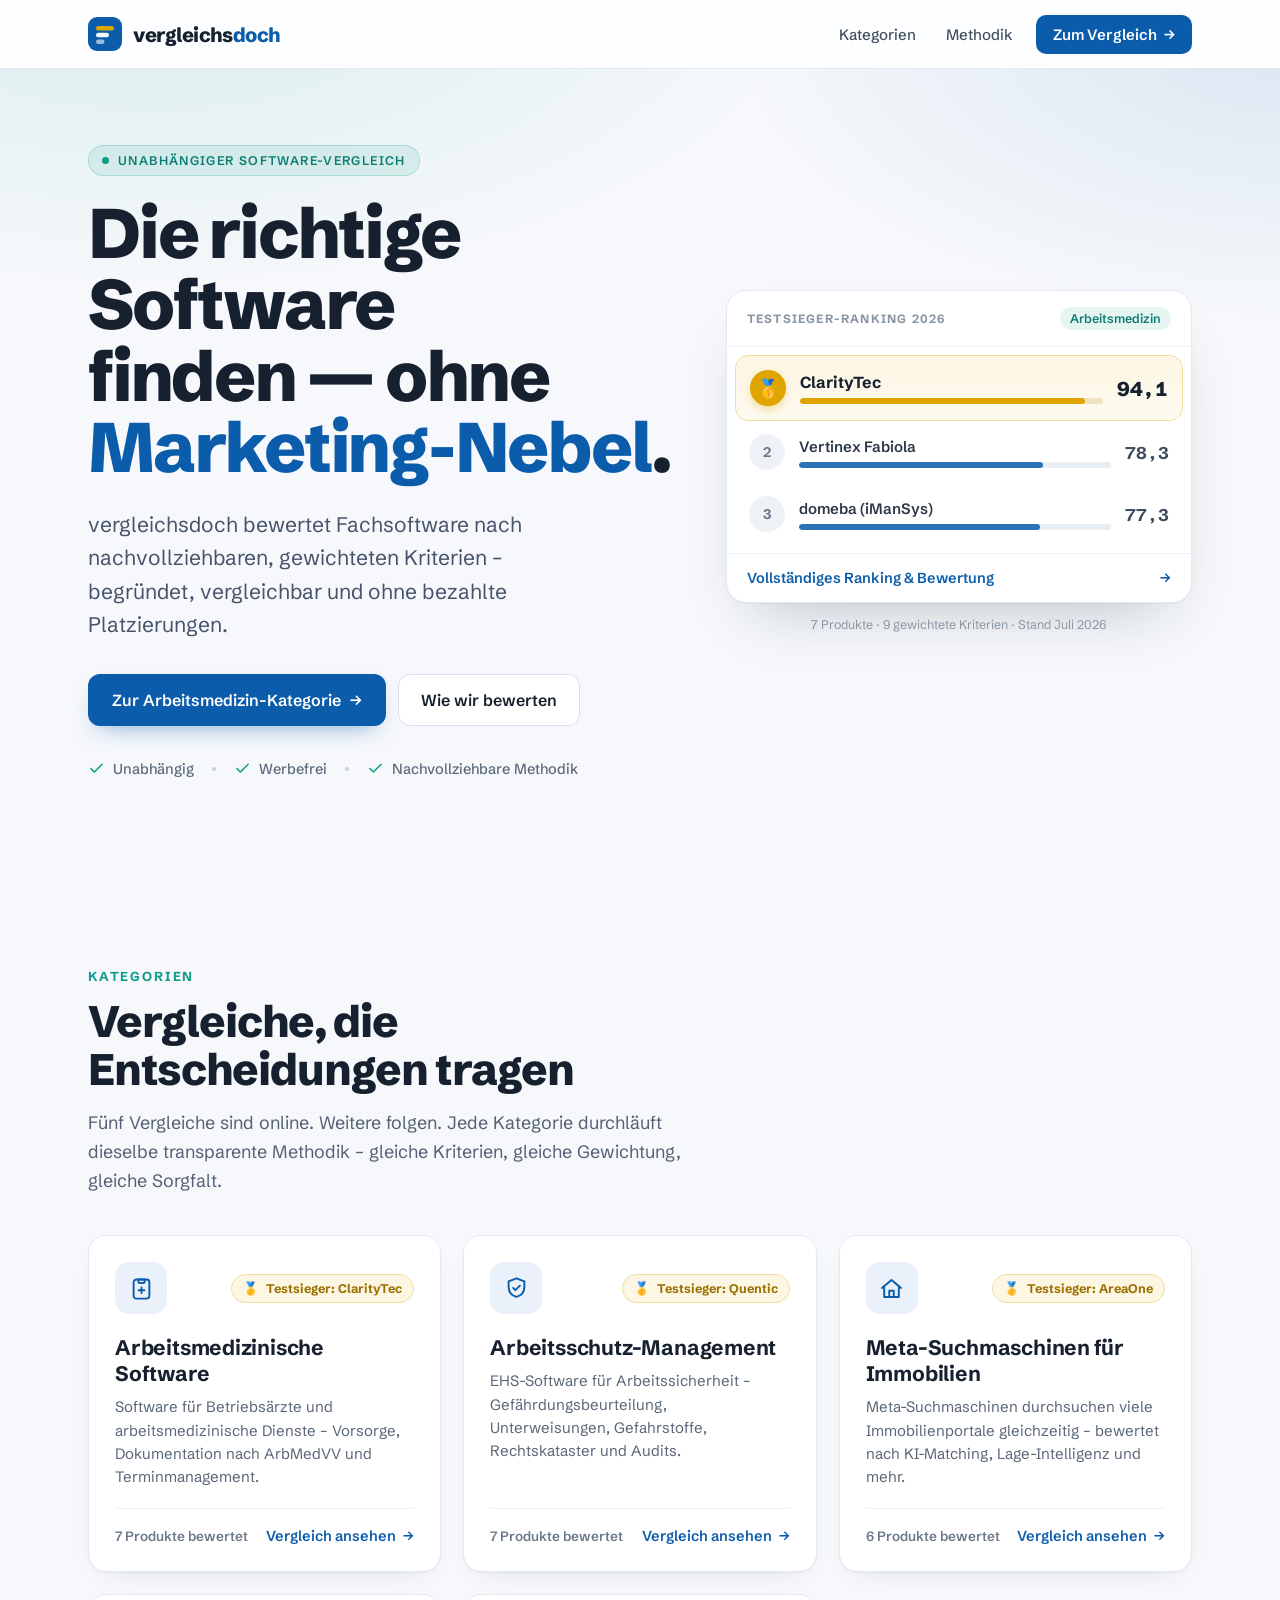
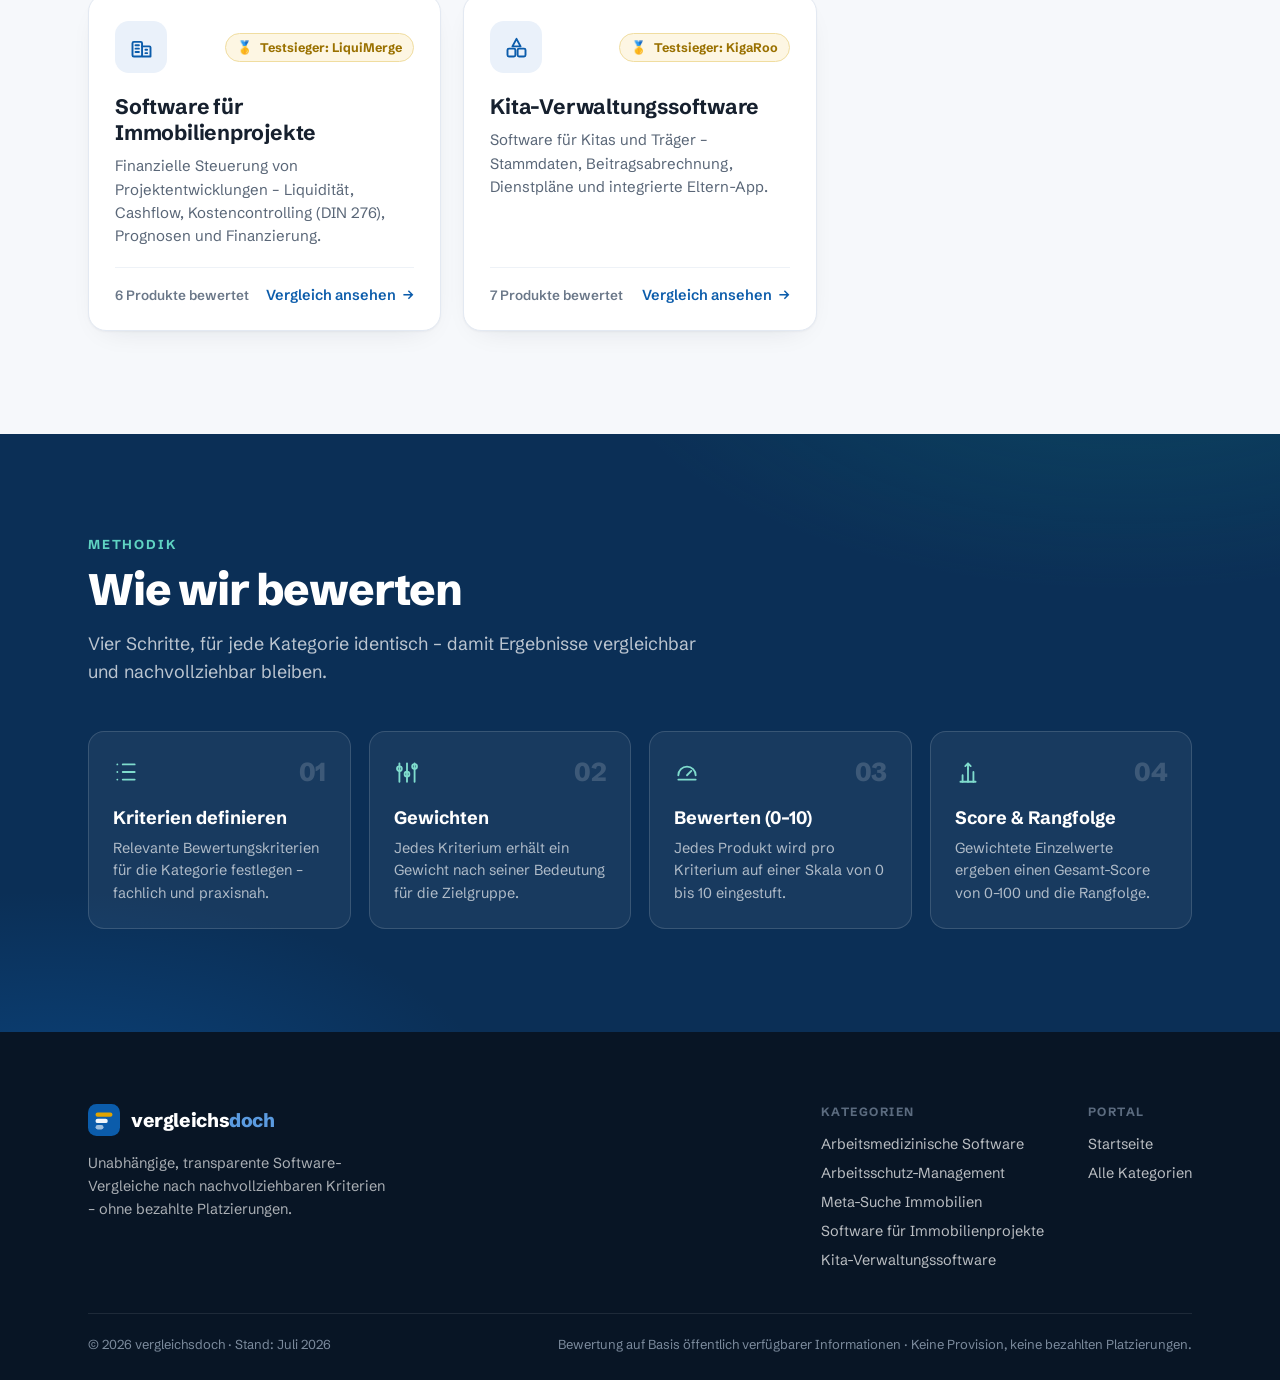
==== commit c4a6fe0d: "Fünfte Kategorie: Software für Immobilienprojekte (Sieger LiquiMerge) - Neue Kategorie "Software für" ====
--- a/index.html
+++ b/index.html
@@ -4,7 +4,7 @@
 <meta charset="utf-8">
 <meta name="viewport" content="width=device-width, initial-scale=1">
 <title>vergleichsdoch – Software transparent vergleichen, ohne Marketing-Nebel</title>
-<meta name="description" content="vergleichsdoch bewertet Fachsoftware unabhängig und transparent nach gewichteten Kriterien – begründet und ohne bezahlte Platzierungen. Vier Vergleiche sind online: Arbeitsmedizin, Arbeitsschutz, Immobilien-Meta-Suche und Kita-Verwaltung.">
+<meta name="description" content="vergleichsdoch bewertet Fachsoftware unabhängig und transparent nach gewichteten Kriterien – begründet und ohne bezahlte Platzierungen. Fünf Vergleiche sind online: Arbeitsmedizin, Arbeitsschutz, Immobilien-Meta-Suche, Immobilienprojekte und Kita-Verwaltung.">
 <link rel="icon" href="data:image/svg+xml,%3Csvg%20xmlns='http://www.w3.org/2000/svg'%20viewBox='0%200%2034%2034'%3E%3Crect%20width='34'%20height='34'%20rx='9'%20fill='%230b5cab'/%3E%3Crect%20x='8'%20y='9'%20width='18'%20height='4.6'%20rx='2.3'%20fill='%23e0a400'/%3E%3Crect%20x='8'%20y='15.7'%20width='13'%20height='4.6'%20rx='2.3'%20fill='%23fff'/%3E%3Crect%20x='8'%20y='22.4'%20width='8.5'%20height='4.6'%20rx='2.3'%20fill='%23fff'%20opacity='.6'/%3E%3C/svg%3E">
 <link rel="preconnect" href="https://fonts.googleapis.com">
 <link rel="preconnect" href="https://fonts.gstatic.com" crossorigin>
@@ -79,7 +79,7 @@
       <div style="max-width:640px;">
         <div style="font-size:13px;font-weight:700;letter-spacing:.14em;text-transform:uppercase;color:#0f9d8c;">Kategorien</div>
         <h2 style="margin-top:14px;font-size:clamp(28px,4vw,44px);line-height:1.08;letter-spacing:-.022em;font-weight:800;color:#16202e;">Vergleiche, die Entscheidungen tragen</h2>
-        <p style="margin-top:16px;font-size:clamp(16px,1.4vw,18.5px);line-height:1.6;color:#546174;">Vier Vergleiche sind online. Weitere folgen. Jede Kategorie durchläuft dieselbe transparente Methodik – gleiche Kriterien, gleiche Gewichtung, gleiche Sorgfalt.</p>
+        <p style="margin-top:16px;font-size:clamp(16px,1.4vw,18.5px);line-height:1.6;color:#546174;">Fünf Vergleiche sind online. Weitere folgen. Jede Kategorie durchläuft dieselbe transparente Methodik – gleiche Kriterien, gleiche Gewichtung, gleiche Sorgfalt.</p>
       </div>
       <div style="margin-top:40px;display:grid;grid-template-columns:repeat(auto-fit,minmax(290px,1fr));gap:22px;">
         <a class="vd-cat-card" href="kategorien/arbeitsmedizinische-software.html" style="display:flex;flex-direction:column;background:#fff;border:1px solid #e3e9f2;border-radius:18px;padding:26px;box-shadow:0 1px 2px rgba(16,32,46,.04),0 10px 30px -18px rgba(16,32,46,.16);transition:transform .18s ease,box-shadow .18s ease,border-color .18s ease;">
@@ -113,6 +113,18 @@
           </div>
           <h3 style="margin-top:20px;font-size:21px;font-weight:700;letter-spacing:-.01em;color:#16202e;">Meta-Suchmaschinen für Immobilien</h3>
           <p style="margin-top:9px;font-size:15px;line-height:1.55;color:#596677;flex:1;">Meta-Suchmaschinen durchsuchen viele Immobilienportale gleichzeitig – bewertet nach KI-Matching, Lage-Intelligenz und mehr.</p>
+          <div style="margin-top:20px;padding-top:18px;border-top:1px solid #eef2f7;display:flex;align-items:center;justify-content:space-between;">
+            <span style="font-size:13.5px;font-weight:600;color:#6b7889;">6 Produkte bewertet</span>
+            <span style="display:inline-flex;align-items:center;gap:7px;font-size:14.5px;font-weight:600;color:#0b5cab;">Vergleich ansehen<span aria-hidden="true">→</span></span>
+          </div>
+        </a>
+        <a class="vd-cat-card" href="kategorien/immobilienprojekte-software.html" style="display:flex;flex-direction:column;background:#fff;border:1px solid #e3e9f2;border-radius:18px;padding:26px;box-shadow:0 1px 2px rgba(16,32,46,.04),0 10px 30px -18px rgba(16,32,46,.16);transition:transform .18s ease,box-shadow .18s ease,border-color .18s ease;">
+          <div style="display:flex;align-items:center;justify-content:space-between;gap:12px;">
+            <div style="width:52px;height:52px;border-radius:14px;background:#eaf1fa;display:flex;align-items:center;justify-content:center;"><svg width="27" height="27" viewBox="0 0 24 24" fill="none" stroke="#0b5cab" stroke-width="1.7" stroke-linecap="round" stroke-linejoin="round" aria-hidden="true"><rect x="4" y="7" width="8.5" height="13" rx="1.2"/><path d="M12.5 11H19a1 1 0 0 1 1 1v8h-7.5"/><path d="M6.7 10h3M6.7 13h3M6.7 16h3M15.5 14h1.5M15.5 17h1.5"/></svg></div>
+            <span style="display:inline-flex;align-items:center;gap:7px;font-size:12.5px;font-weight:700;color:#9a7100;background:#fdf6e3;border:1px solid #f0dda0;padding:6px 11px;border-radius:999px;"><span aria-hidden="true">🥇</span>Testsieger: LiquiMerge</span>
+          </div>
+          <h3 style="margin-top:20px;font-size:21px;font-weight:700;letter-spacing:-.01em;color:#16202e;">Software für Immobilienprojekte</h3>
+          <p style="margin-top:9px;font-size:15px;line-height:1.55;color:#596677;flex:1;">Finanzielle Steuerung von Projektentwicklungen – Liquidität, Cashflow, Kostencontrolling (DIN 276), Prognosen und Finanzierung.</p>
           <div style="margin-top:20px;padding-top:18px;border-top:1px solid #eef2f7;display:flex;align-items:center;justify-content:space-between;">
             <span style="font-size:13.5px;font-weight:600;color:#6b7889;">6 Produkte bewertet</span>
             <span style="display:inline-flex;align-items:center;gap:7px;font-size:14.5px;font-weight:600;color:#0b5cab;">Vergleich ansehen<span aria-hidden="true">→</span></span>
@@ -181,6 +193,7 @@
             <a class="vd-foot-link" href="kategorien/arbeitsmedizinische-software.html" style="color:rgba(255,255,255,.72);">Arbeitsmedizinische Software</a>
             <a class="vd-foot-link" href="kategorien/arbeitsschutz-management.html" style="color:rgba(255,255,255,.72);">Arbeitsschutz-Management</a>
             <a class="vd-foot-link" href="kategorien/immobilien-metasuchmaschinen.html" style="color:rgba(255,255,255,.72);">Meta-Suche Immobilien</a>
+            <a class="vd-foot-link" href="kategorien/immobilienprojekte-software.html" style="color:rgba(255,255,255,.72);">Software für Immobilienprojekte</a>
             <a class="vd-foot-link" href="kategorien/kita-verwaltungssoftware.html" style="color:rgba(255,255,255,.72);">Kita-Verwaltungssoftware</a>
           </div>
         </div>
